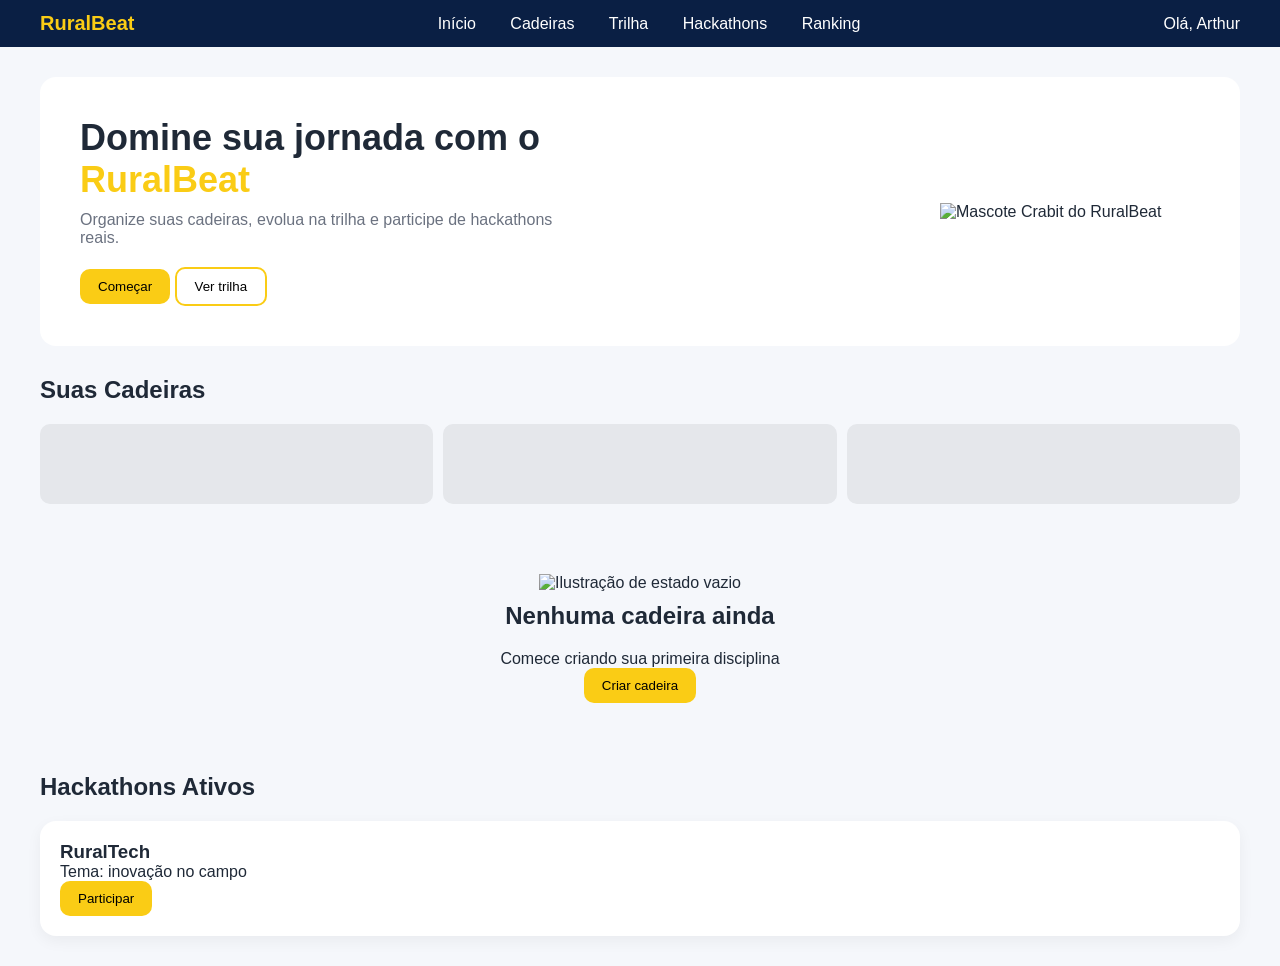
==== src/frontend/public/index.html @ 7f93a41b "Primeira versão, cadeiras no terminal e banco de dados. arquitetura por camadas" ====
<!DOCTYPE html>
<html lang="pt-br">
<head>
<meta charset="UTF-8">
<meta name="viewport" content="width=device-width, initial-scale=1.0">
<title>RuralBeat</title>

<link href="/src/frontend/src/assets/styles.css" rel="stylesheet">
</head>

<body>


<header class="navbar" role="banner">

    <div class="logo">RuralBeat</div>

    <nav class="nav-links" aria-label="Menu principal">
        <a href="#">Início</a>
        <a href="#">Cadeiras</a>
        <a href="trilha.html">Trilha</a>
        <a href="hackathon.html">Hackathons</a>
        <a href="#">Ranking</a>
    </nav>

    <div class="user" aria-label="Usuário logado">
        <span>Olá, Arthur</span>
    </div>

</header>

<main>

  
    <section class="hero" aria-labelledby="titulo-principal">

        <div class="hero-text">
            <h1 id="titulo-principal">
                Domine sua jornada com o <span>RuralBeat</span>
            </h1>

            <p>
                Organize suas cadeiras, evolua na trilha e participe de hackathons reais.
            </p>

            <button class="btn btn-primary">Começar</button>
            <button class="btn btn-outline">Ver trilha</button>
        </div>

        <img 
           src="/src/frontend/src/assets/crabit.png" 
            alt="Mascote Crabit do RuralBeat"
            class="crabit"
        >

    </section>

  
    <section class="section" aria-labelledby="titulo-cadeiras">

        <h2 id="titulo-cadeiras">Suas Cadeiras</h2>

      
        <div class="loading" aria-live="polite">
            <div class="skeleton"></div>
            <div class="skeleton"></div>
            <div class="skeleton"></div>
        </div>

    </section>


    <section class="section" aria-labelledby="titulo-empty">

        <div class="empty">
            <img 
                src="/src/frontend/src/assets/crabit.png" 
                alt="Ilustração de estado vazio"
            >

            <h2 id="titulo-empty">Nenhuma cadeira ainda</h2>

            <p>Comece criando sua primeira disciplina</p>

            <button class="btn btn-primary">Criar cadeira</button>
        </div>

    </section>


    <section class="section" aria-labelledby="titulo-hackathons">

        <h2 id="titulo-hackathons">Hackathons Ativos</h2>

        <div class="grid">

            <article class="card" aria-labelledby="hackathon-1">

                <h3 id="hackathon-1">RuralTech</h3>

                <p>Tema: inovação no campo</p>

                <button class="btn btn-primary">
                    Participar
                </button>

            </article>

        </div>

    </section>

</main>


</body>
</html>
---- src/frontend/src/assets/styles.css ----
/* ================= DESIGN SYSTEM ================= */
:root {
    --primary: #facc15;
    --blue: #0a1f44;
    --blue-light: #142f66;
    --bg: #f5f7fb;
    --text: #1f2937;
    --gray: #6b7280;
    --card: #ffffff;
    --radius: 16px;
}


* {
    margin: 0;
    padding: 0;
    box-sizing: border-box;
    font-family: "Inter", sans-serif;
}

body {
    background: var(--bg);
    color: var(--text);
}


.navbar {
    background: var(--blue);
    color: white;
    padding: 12px 40px;
    display: flex;
    justify-content: space-between;
    align-items: center;
}

.logo {
    font-weight: bold;
    font-size: 20px;
    color: var(--primary);
}

.nav-links a {
    margin: 0 15px;
    color: white;
    text-decoration: none;
}

.user {
    display: flex;
    align-items: center;
    gap: 10px;
}


.hero {
    margin: 30px auto;
    max-width: 1200px;
    background: white;
    border-radius: var(--radius);
    padding: 40px;
    display: flex;
    align-items: center;
    justify-content: space-between;
}

.hero-text {
    max-width: 500px;
}

.hero h1 {
    font-size: 36px;
}

.hero h1 span {
    color: var(--primary);
}

.hero p {
    color: var(--gray);
    margin: 10px 0 20px;
}

.btn {
    padding: 10px 18px;
    border-radius: 10px;
    border: none;
    cursor: pointer;
}

.btn-primary {
    background: var(--primary);
}

.btn-outline {
    border: 2px solid var(--primary);
    background: transparent;
}


.crabit {
    width: 260px;
}


.section {
    max-width: 1200px;
    margin: 30px auto;
}

.section h2 {
    margin-bottom: 20px;
}

;
.grid {
    display: grid;
    grid-template-columns: repeat(auto-fit, minmax(260px,1fr));
    gap: 20px;
}


.card {
    background: var(--card);
    padding: 20px;
    border-radius: var(--radius);
    box-shadow: 0 5px 15px rgba(0,0,0,0.05);
    transition: 0.3s;
}

.card:hover {
    transform: translateY(-5px);
}


.empty {
    text-align: center;
    padding: 40px;
}

.empty img {
    width: 120px;
    margin-bottom: 10px;
}

.loading {
    display: flex;
    gap: 10px;
}

.skeleton {
    height: 80px;
    background: #e5e7eb;
    border-radius: 10px;
    flex: 1;
    animation: pulse 1.2s infinite;
}

@keyframes pulse {
    0% { opacity: 0.5 }
    50% { opacity: 1 }
    100% { opacity: 0.5 }
}

/* RESPONSIVO : apenas um tipo */
@media(max-width: 768px) {
    .hero {
        flex-direction: column;
        text-align: center;
    }
}
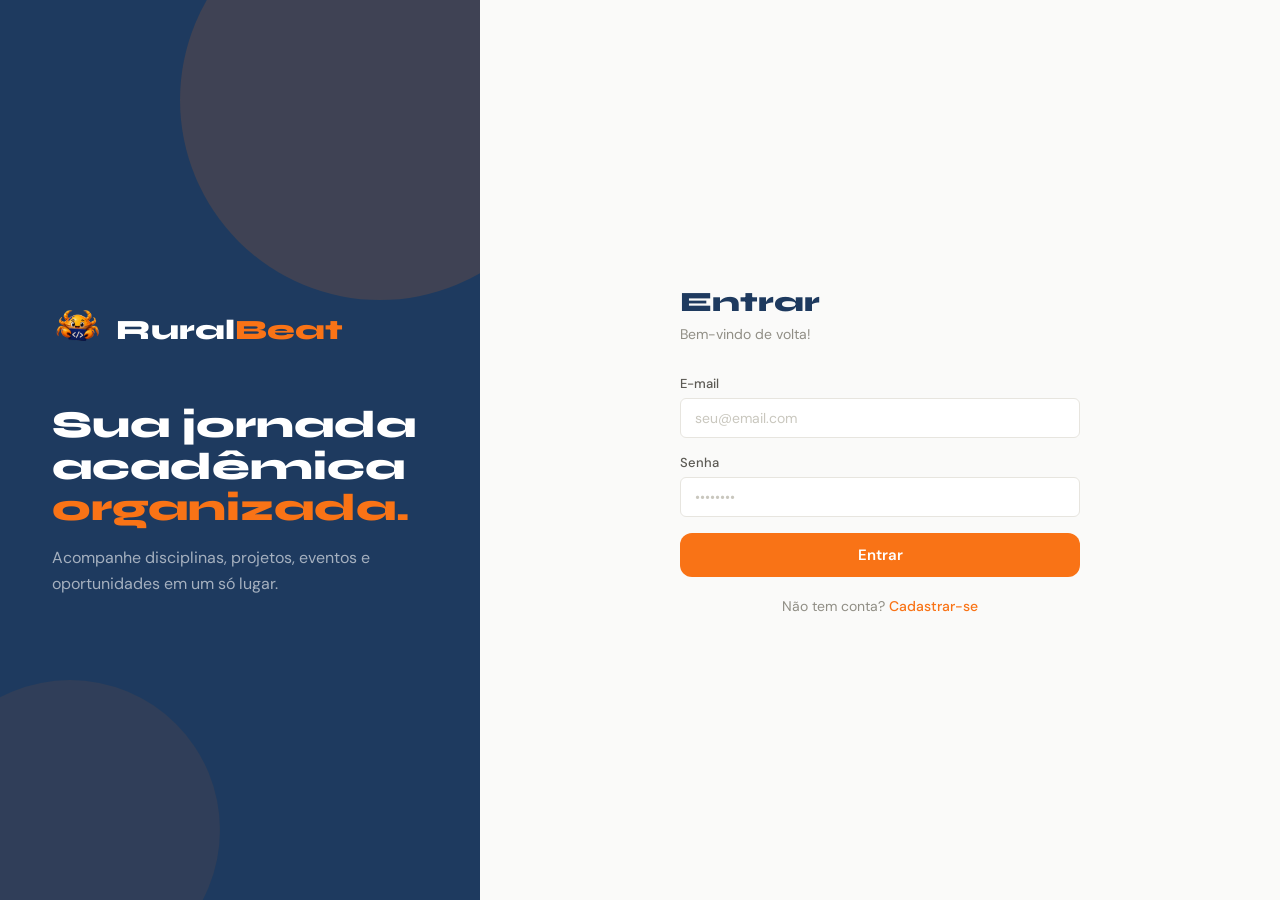
==== commit 4a90070c: "FastApi e rotas feitas" ====
--- a/src/frontend/public/index.html
+++ b/src/frontend/public/index.html
@@ -1,117 +1,1107 @@
 <!DOCTYPE html>
-<html lang="pt-br">
+<html lang="pt-BR">
 <head>
-<meta charset="UTF-8">
-<meta name="viewport" content="width=device-width, initial-scale=1.0">
+<meta charset="UTF-8"/>
+<meta name="viewport" content="width=device-width, initial-scale=1.0"/>
 <title>RuralBeat</title>
-
-<link href="/src/frontend/src/assets/styles.css" rel="stylesheet">
+<link rel="preconnect" href="https://fonts.googleapis.com"/>
+<link rel="stylesheet" href="styles.css">
+<link rel="preconnect" href="https://fonts.gstatic.com" crossorigin/>
+<link href="https://fonts.googleapis.com/css2?family=Syne:wght@400;600;700;800&family=DM+Sans:ital,opsz,wght@0,9..40,400;0,9..40,500;1,9..40,400&display=swap" rel="stylesheet"/>
+<style>
+
+</style>
 </head>
-
 <body>
 
-
-<header class="navbar" role="banner">
-
-    <div class="logo">RuralBeat</div>
-
-    <nav class="nav-links" aria-label="Menu principal">
-        <a href="#">Início</a>
-        <a href="#">Cadeiras</a>
-        <a href="trilha.html">Trilha</a>
-        <a href="hackathon.html">Hackathons</a>
-        <a href="#">Ranking</a>
+<!-- TOAST CONTAINER -->
+<div id="toast-container" aria-live="polite"></div>
+
+<!-- MODAL: NOVO PROJETO -->
+<div class="modal-overlay" id="modal-projeto">
+  <div class="modal" role="dialog" aria-modal="true" aria-labelledby="modal-proj-title">
+    <div class="modal-header">
+      <span class="modal-title" id="modal-proj-title">Novo projeto</span>
+      <button class="modal-close btn btn-ghost btn-sm" onclick="closeModal('modal-projeto')">
+        <svg viewBox="0 0 24 24" fill="none" stroke="currentColor" stroke-width="2"><path d="M18 6L6 18M6 6l12 12"/></svg>
+      </button>
+    </div>
+    <div class="modal-body">
+      <div class="form-group">
+        <label class="form-label">Título</label>
+        <input class="form-input" id="proj-titulo" placeholder="Nome do projeto"/>
+      </div>
+      <div class="form-group">
+        <label class="form-label">Descrição</label>
+        <textarea class="form-input" id="proj-desc" rows="3" placeholder="Descreva brevemente seu projeto"></textarea>
+      </div>
+      <div class="form-group">
+        <label class="form-label">Link do GitHub</label>
+        <input class="form-input" id="proj-github" placeholder="https://github.com/..."/>
+      </div>
+      <button class="btn btn-primary btn-full" onclick="submitProjeto()">Publicar projeto</button>
+    </div>
+  </div>
+</div>
+
+<!-- MODAL: DETALHES DISCIPLINA -->
+<div class="modal-overlay" id="modal-disc">
+  <div class="modal" role="dialog" aria-modal="true" aria-labelledby="modal-disc-title">
+    <div class="modal-header">
+      <span class="modal-title" id="modal-disc-title">Disciplina</span>
+      <button class="modal-close btn btn-ghost btn-sm" onclick="closeModal('modal-disc')">
+        <svg viewBox="0 0 24 24" fill="none" stroke="currentColor" stroke-width="2"><path d="M18 6L6 18M6 6l12 12"/></svg>
+      </button>
+    </div>
+    <div class="modal-body" id="modal-disc-body"></div>
+  </div>
+</div>
+
+<!-- ======================================================
+     AUTH VIEW
+====================================================== -->
+<div id="auth-view" style="display:none">
+  <div class="auth-wrapper">
+    <div class="auth-left">
+      <div class="auth-brand">
+        <img src="Crabit.png" alt="Crabit" onerror="this.style.display='none'"/>
+        <span class="auth-brand-name">Rural<span>Beat</span></span>
+      </div>
+      <h1 class="auth-headline">Sua jornada acadêmica <span>organizada.</span></h1>
+      <p class="auth-sub">Acompanhe disciplinas, projetos, eventos e oportunidades em um só lugar.</p>
+    </div>
+    <div class="auth-right">
+      <!-- LOGIN -->
+      <div class="auth-form-box" id="form-login">
+        <h2 class="auth-form-title">Entrar</h2>
+        <p class="auth-form-sub">Bem-vindo de volta!</p>
+        <div class="form-group">
+          <label class="form-label">E-mail</label>
+          <input class="form-input" id="login-email" type="email" placeholder="seu@email.com"/>
+        </div>
+        <div class="form-group">
+          <label class="form-label">Senha</label>
+          <input class="form-input" id="login-senha" type="password" placeholder="••••••••"/>
+        </div>
+        <button class="btn btn-primary btn-full" id="btn-login" onclick="doLogin()">Entrar</button>
+        <p class="auth-switch">Não tem conta? <a onclick="toggleAuth('register')">Cadastrar-se</a></p>
+      </div>
+      <!-- REGISTER -->
+      <div class="auth-form-box" id="form-register" style="display:none">
+        <h2 class="auth-form-title">Criar conta</h2>
+        <p class="auth-form-sub">Comece sua jornada agora</p>
+        <div class="form-group">
+          <label class="form-label">Nome completo</label>
+          <input class="form-input" id="reg-nome" placeholder="Seu nome"/>
+        </div>
+        <div class="form-group">
+          <label class="form-label">E-mail</label>
+          <input class="form-input" id="reg-email" type="email" placeholder="seu@email.com"/>
+        </div>
+        <div class="form-group">
+          <label class="form-label">Senha</label>
+          <input class="form-input" id="reg-senha" type="password" placeholder="Mínimo 6 caracteres"/>
+        </div>
+        <button class="btn btn-primary btn-full" id="btn-register" onclick="doRegister()">Criar conta</button>
+        <p class="auth-switch">Já tem conta? <a onclick="toggleAuth('login')">Entrar</a></p>
+      </div>
+    </div>
+  </div>
+</div>
+
+<!-- ======================================================
+     APP VIEW
+====================================================== -->
+<div id="app-view" style="display:none">
+  <div id="app">
+    <!-- SIDEBAR -->
+    <div class="sidebar-overlay" id="sidebar-overlay" onclick="closeSidebar()"></div>
+    <nav class="sidebar" id="sidebar" aria-label="Navegação principal">
+      <div class="sidebar-logo">
+        <img src="Crabit.png" alt="Crabit" onerror="this.style.display='none'"/>
+        <span class="sidebar-logo-text">Rural<span>Beat</span></span>
+      </div>
+      <div class="sidebar-nav">
+        <div class="nav-section-label">Principal</div>
+        <div class="nav-item active" data-page="dashboard" onclick="navigate('dashboard')">
+          <svg viewBox="0 0 24 24" fill="none" stroke="currentColor" stroke-width="2"><rect x="3" y="3" width="7" height="7" rx="1"/><rect x="14" y="3" width="7" height="7" rx="1"/><rect x="3" y="14" width="7" height="7" rx="1"/><rect x="14" y="14" width="7" height="7" rx="1"/></svg>
+          Dashboard
+        </div>
+        <div class="nav-section-label">Acadêmico</div>
+        <div class="nav-item" data-page="disciplinas" onclick="navigate('disciplinas')">
+          <svg viewBox="0 0 24 24" fill="none" stroke="currentColor" stroke-width="2"><path d="M4 19.5A2.5 2.5 0 0 1 6.5 17H20"/><path d="M6.5 2H20v20H6.5A2.5 2.5 0 0 1 4 19.5v-15A2.5 2.5 0 0 1 6.5 2z"/></svg>
+          Disciplinas
+        </div>
+        <div class="nav-item" data-page="materiais" onclick="navigate('materiais')">
+          <svg viewBox="0 0 24 24" fill="none" stroke="currentColor" stroke-width="2"><path d="M13 2H6a2 2 0 0 0-2 2v16a2 2 0 0 0 2 2h12a2 2 0 0 0 2-2V9z"/><polyline points="13,2 13,9 20,9"/></svg>
+          Materiais
+        </div>
+        <div class="nav-section-label">Comunidade</div>
+        <div class="nav-item" data-page="projetos" onclick="navigate('projetos')">
+          <svg viewBox="0 0 24 24" fill="none" stroke="currentColor" stroke-width="2"><polyline points="16,18 22,12 16,6"/><polyline points="8,6 2,12 8,18"/></svg>
+          Projetos
+        </div>
+        <div class="nav-item" data-page="eventos" onclick="navigate('eventos')">
+          <svg viewBox="0 0 24 24" fill="none" stroke="currentColor" stroke-width="2"><rect x="3" y="4" width="18" height="18" rx="2"/><line x1="16" y1="2" x2="16" y2="6"/><line x1="8" y1="2" x2="8" y2="6"/><line x1="3" y1="10" x2="21" y2="10"/></svg>
+          Eventos
+        </div>
+        <div class="nav-item" data-page="oportunidades" onclick="navigate('oportunidades')">
+          <svg viewBox="0 0 24 24" fill="none" stroke="currentColor" stroke-width="2"><rect x="2" y="7" width="20" height="14" rx="2"/><path d="M16 7V5a2 2 0 0 0-2-2h-4a2 2 0 0 0-2 2v2"/></svg>
+          Oportunidades
+        </div>
+        <div class="nav-section-label">Conta</div>
+        <div class="nav-item" data-page="perfil" onclick="navigate('perfil')">
+          <svg viewBox="0 0 24 24" fill="none" stroke="currentColor" stroke-width="2"><path d="M20 21v-2a4 4 0 0 0-4-4H8a4 4 0 0 0-4 4v2"/><circle cx="12" cy="7" r="4"/></svg>
+          Perfil
+        </div>
+      </div>
+      <div class="sidebar-user">
+        <div class="user-card">
+          <div class="user-avatar" id="sidebar-avatar">?</div>
+          <div class="user-info">
+            <div class="user-name" id="sidebar-name">Usuário</div>
+            <div class="user-role" id="sidebar-role">Estudante</div>
+          </div>
+          <button class="logout-btn btn" onclick="doLogout()" title="Sair">
+            <svg width="16" height="16" viewBox="0 0 24 24" fill="none" stroke="currentColor" stroke-width="2"><path d="M9 21H5a2 2 0 0 1-2-2V5a2 2 0 0 1 2-2h4"/><polyline points="16,17 21,12 16,7"/><line x1="21" y1="12" x2="9" y2="12"/></svg>
+          </button>
+        </div>
+      </div>
     </nav>
 
-    <div class="user" aria-label="Usuário logado">
-        <span>Olá, Arthur</span>
-    </div>
-
-</header>
-
-<main>
-
-  
-    <section class="hero" aria-labelledby="titulo-principal">
-
-        <div class="hero-text">
-            <h1 id="titulo-principal">
-                Domine sua jornada com o <span>RuralBeat</span>
-            </h1>
-
-            <p>
-                Organize suas cadeiras, evolua na trilha e participe de hackathons reais.
-            </p>
-
-            <button class="btn btn-primary">Começar</button>
-            <button class="btn btn-outline">Ver trilha</button>
-        </div>
-
-        <img 
-           src="/src/frontend/src/assets/crabit.png" 
-            alt="Mascote Crabit do RuralBeat"
-            class="crabit"
-        >
-
-    </section>
-
-  
-    <section class="section" aria-labelledby="titulo-cadeiras">
-
-        <h2 id="titulo-cadeiras">Suas Cadeiras</h2>
-
-      
-        <div class="loading" aria-live="polite">
-            <div class="skeleton"></div>
-            <div class="skeleton"></div>
-            <div class="skeleton"></div>
-        </div>
-
-    </section>
-
-
-    <section class="section" aria-labelledby="titulo-empty">
-
-        <div class="empty">
-            <img 
-                src="/src/frontend/src/assets/crabit.png" 
-                alt="Ilustração de estado vazio"
-            >
-
-            <h2 id="titulo-empty">Nenhuma cadeira ainda</h2>
-
-            <p>Comece criando sua primeira disciplina</p>
-
-            <button class="btn btn-primary">Criar cadeira</button>
-        </div>
-
-    </section>
-
-
-    <section class="section" aria-labelledby="titulo-hackathons">
-
-        <h2 id="titulo-hackathons">Hackathons Ativos</h2>
-
-        <div class="grid">
-
-            <article class="card" aria-labelledby="hackathon-1">
-
-                <h3 id="hackathon-1">RuralTech</h3>
-
-                <p>Tema: inovação no campo</p>
-
-                <button class="btn btn-primary">
-                    Participar
-                </button>
-
-            </article>
-
-        </div>
-
-    </section>
-
-</main>
-
-
+    <!-- MAIN -->
+    <div class="main">
+      <header class="topbar">
+        <div style="display:flex;align-items:center;gap:12px">
+          <button class="hamburger" id="hamburger" onclick="toggleSidebar()" aria-label="Menu">
+            <svg width="22" height="22" viewBox="0 0 24 24" fill="none" stroke="currentColor" stroke-width="2"><line x1="3" y1="6" x2="21" y2="6"/><line x1="3" y1="12" x2="21" y2="12"/><line x1="3" y1="18" x2="21" y2="18"/></svg>
+          </button>
+          <span class="topbar-title" id="topbar-title">Dashboard</span>
+        </div>
+        <div class="topbar-actions">
+          <span class="badge-pill badge-orange" id="topbar-nivel">Nível 1</span>
+        </div>
+      </header>
+
+      <!-- DASHBOARD -->
+      <section class="page active page-fade" id="page-dashboard">
+        <div class="hero-strip">
+          <div class="hero-text">
+            <div class="hero-greeting">Olá,</div>
+            <div class="hero-name" id="dash-name">Estudante</div>
+            <div class="hero-sub" id="dash-sub">Veja como está sua jornada hoje</div>
+          </div>
+          <div class="hero-crabit">
+            <img src="crabitbuilder.png" alt="Crabit Builder" onerror="this.style.display='none'"/>
+          </div>
+        </div>
+        <div class="stats-grid" id="dash-stats">
+          <div class="stat-card">
+            <div class="stat-accent stat-accent-orange"></div>
+            <div class="stat-icon stat-icon-orange">
+              <svg viewBox="0 0 24 24" fill="none" stroke="currentColor" stroke-width="2"><path d="M4 19.5A2.5 2.5 0 0 1 6.5 17H20"/><path d="M6.5 2H20v20H6.5A2.5 2.5 0 0 1 4 19.5v-15A2.5 2.5 0 0 1 6.5 2z"/></svg>
+            </div>
+            <div class="stat-value" id="stat-aprovadas">–</div>
+            <div class="stat-label">Disciplinas aprovadas</div>
+          </div>
+          <div class="stat-card">
+            <div class="stat-accent stat-accent-blue"></div>
+            <div class="stat-icon stat-icon-blue">
+              <svg viewBox="0 0 24 24" fill="none" stroke="currentColor" stroke-width="2"><circle cx="12" cy="12" r="10"/><polyline points="12,6 12,12 16,14"/></svg>
+            </div>
+            <div class="stat-value" id="stat-cursando">–</div>
+            <div class="stat-label">Cursando agora</div>
+          </div>
+          <div class="stat-card">
+            <div class="stat-accent stat-accent-green"></div>
+            <div class="stat-icon stat-icon-green">
+              <svg viewBox="0 0 24 24" fill="none" stroke="currentColor" stroke-width="2"><polyline points="16,18 22,12 16,6"/><polyline points="8,6 2,12 8,18"/></svg>
+            </div>
+            <div class="stat-value" id="stat-projetos">–</div>
+            <div class="stat-label">Projetos publicados</div>
+          </div>
+          <div class="stat-card">
+            <div class="stat-accent stat-accent-yellow"></div>
+            <div class="stat-icon stat-icon-yellow">
+              <svg viewBox="0 0 24 24" fill="none" stroke="currentColor" stroke-width="2"><rect x="3" y="4" width="18" height="18" rx="2"/><line x1="16" y1="2" x2="16" y2="6"/><line x1="8" y1="2" x2="8" y2="6"/><line x1="3" y1="10" x2="21" y2="10"/></svg>
+            </div>
+            <div class="stat-value" id="stat-eventos">–</div>
+            <div class="stat-label">Eventos inscritos</div>
+          </div>
+        </div>
+        <div style="display:grid;grid-template-columns:1fr 1fr;gap:20px">
+          <div class="card">
+            <div class="card-header">
+              <span class="card-title">Progresso do curso</span>
+              <span class="badge-pill badge-orange" id="dash-pct-label">0%</span>
+            </div>
+            <div class="card-pad">
+              <div style="margin-bottom:8px">
+                <div class="progress-track"><div class="progress-fill" id="dash-progress-bar" style="width:0%"></div></div>
+              </div>
+              <p style="font-size:13px;color:var(--gray-400)" id="dash-progress-text">Carregando...</p>
+            </div>
+          </div>
+          <div class="card">
+            <div class="card-header"><span class="card-title">Próximos eventos</span></div>
+            <div class="card-pad" id="dash-eventos-list">
+              <div class="empty-state"><p>Nenhum evento próximo</p></div>
+            </div>
+          </div>
+        </div>
+      </section>
+
+      <!-- DISCIPLINAS -->
+      <section class="page page-fade" id="page-disciplinas">
+        <div class="section-header">
+          <div>
+            <h1 class="section-title">Disciplinas</h1>
+            <p class="section-subtitle">Acompanhe seu progresso em cada matéria</p>
+          </div>
+        </div>
+        <div class="tabs" id="disc-tabs">
+          <button class="tab-btn active" onclick="filterDisc('all')">Todas</button>
+          <button class="tab-btn" onclick="filterDisc('obrigatorias')">Obrigatórias</button>
+          <button class="tab-btn" onclick="filterDisc('optativas')">Optativas</button>
+        </div>
+        <div class="periodo-pills" id="periodo-pills"></div>
+        <div class="disc-grid" id="disc-grid">
+          <div style="grid-column:1/-1;padding:40px;text-align:center;color:var(--gray-400)">Carregando...</div>
+        </div>
+      </section>
+
+      <!-- MATERIAIS -->
+      <section class="page page-fade" id="page-materiais">
+        <div class="section-header">
+          <div>
+            <h1 class="section-title">Materiais</h1>
+            <p class="section-subtitle">Recursos de apoio por disciplina</p>
+          </div>
+        </div>
+        <div class="form-group" style="max-width:320px;margin-bottom:20px">
+          <select class="form-input form-select" id="mat-disc-select" onchange="loadMateriais()">
+            <option value="">Selecione uma disciplina...</option>
+          </select>
+        </div>
+        <div class="material-list" id="mat-list">
+          <div class="empty-state">
+            <svg viewBox="0 0 24 24" fill="none" stroke="currentColor" stroke-width="1.5"><path d="M13 2H6a2 2 0 0 0-2 2v16a2 2 0 0 0 2 2h12a2 2 0 0 0 2-2V9z"/><polyline points="13,2 13,9 20,9"/></svg>
+            <p>Selecione uma disciplina para ver os materiais</p>
+          </div>
+        </div>
+      </section>
+
+      <!-- PROJETOS -->
+      <section class="page page-fade" id="page-projetos">
+        <div class="section-header">
+          <div>
+            <h1 class="section-title">Projetos</h1>
+            <p class="section-subtitle">Produções da comunidade acadêmica</p>
+          </div>
+          <button class="btn btn-primary" onclick="openModal('modal-projeto')">
+            <svg viewBox="0 0 24 24" fill="none" stroke="currentColor" stroke-width="2"><line x1="12" y1="5" x2="12" y2="19"/><line x1="5" y1="12" x2="19" y2="12"/></svg>
+            Novo projeto
+          </button>
+        </div>
+        <div class="project-grid" id="project-grid">
+          <div style="grid-column:1/-1;padding:40px;text-align:center;color:var(--gray-400)">Carregando...</div>
+        </div>
+      </section>
+
+      <!-- EVENTOS -->
+      <section class="page page-fade" id="page-eventos">
+        <div class="section-header">
+          <div>
+            <h1 class="section-title">Eventos</h1>
+            <p class="section-subtitle">Eventos acadêmicos e hackathons</p>
+          </div>
+        </div>
+        <div class="tabs" id="evento-tabs">
+          <button class="tab-btn active" onclick="filterEventos('all')">Todos</button>
+          <button class="tab-btn" onclick="filterEventos('EVENTO')">Eventos</button>
+          <button class="tab-btn" onclick="filterEventos('HACKATHON')">Hackathons</button>
+          <button class="tab-btn" onclick="filterEventos('meus')">Minhas inscrições</button>
+        </div>
+        <div class="event-list" id="event-list">
+          <div style="padding:40px;text-align:center;color:var(--gray-400)">Carregando...</div>
+        </div>
+      </section>
+
+      <!-- OPORTUNIDADES -->
+      <section class="page page-fade" id="page-oportunidades">
+        <div class="section-header">
+          <div>
+            <h1 class="section-title">Oportunidades</h1>
+            <p class="section-subtitle">Estágios, empregos e programas de desenvolvimento</p>
+          </div>
+        </div>
+        <div class="opp-list" id="opp-list">
+          <div style="padding:40px;text-align:center;color:var(--gray-400)">Carregando...</div>
+        </div>
+      </section>
+
+      <!-- PERFIL -->
+      <section class="page page-fade" id="page-perfil">
+        <div class="section-header">
+          <div>
+            <h1 class="section-title">Meu perfil</h1>
+            <p class="section-subtitle">Gerencie suas informações</p>
+          </div>
+        </div>
+        <div style="display:grid;grid-template-columns:1fr 1fr;gap:20px;max-width:800px">
+          <div class="card card-pad">
+            <div style="display:flex;align-items:center;gap:16px;margin-bottom:24px">
+              <div style="width:64px;height:64px;border-radius:50%;background:var(--orange);display:flex;align-items:center;justify-content:center;font-family:var(--font-display);font-size:24px;font-weight:800;color:var(--white)" id="perfil-avatar">?</div>
+              <div>
+                <div style="font-family:var(--font-display);font-size:18px;font-weight:700;color:var(--blue)" id="perfil-nome-display">–</div>
+                <div style="font-size:13px;color:var(--gray-400)" id="perfil-email-display">–</div>
+              </div>
+            </div>
+            <div class="form-group">
+              <label class="form-label">Nome</label>
+              <input class="form-input" id="perfil-nome" placeholder="Seu nome"/>
+            </div>
+            <div class="form-group">
+              <label class="form-label">E-mail</label>
+              <input class="form-input" id="perfil-email" type="email" placeholder="seu@email.com"/>
+            </div>
+            <button class="btn btn-primary" onclick="updatePerfil()">Salvar alterações</button>
+          </div>
+          <div class="card card-pad">
+            <h3 class="card-title" style="margin-bottom:16px">Estatísticas</h3>
+            <div style="display:flex;flex-direction:column;gap:12px" id="perfil-stats"></div>
+          </div>
+        </div>
+      </section>
+
+    </div><!-- /main -->
+  </div><!-- /app -->
+</div><!-- /app-view -->
+
+<script>
+/* ===================================================
+   CONFIG
+=================================================== */
+const API = 'http://localhost:8000';
+
+/* ===================================================
+   STATE
+=================================================== */
+let state = {
+  token: localStorage.getItem('rb_token') || null,
+  user: JSON.parse(localStorage.getItem('rb_user') || 'null'),
+  disciplinas: [],
+  progresso: [],
+  projetos: [],
+  eventos: [],
+  inscricoes: [],
+  oportunidades: [],
+  discFilter: 'all',
+  periodoFilter: null,
+  eventoFilter: 'all',
+};
+
+/* ===================================================
+   API HELPERS
+=================================================== */
+async function api(method, path, body) {
+  const opts = {
+    method,
+    headers: { 'Content-Type': 'application/json' },
+  };
+  if (state.token) opts.headers['Authorization'] = 'Bearer ' + state.token;
+  if (body) opts.body = JSON.stringify(body);
+  try {
+    const r = await fetch(API + path, opts);
+    if (r.status === 204) return null;
+    const data = await r.json();
+    if (!r.ok) throw new Error(data.detail || 'Erro na requisição');
+    return data;
+  } catch(e) {
+    throw e;
+  }
+}
+
+/* ===================================================
+   TOAST
+=================================================== */
+function toast(msg, type='info') {
+  const el = document.createElement('div');
+  el.className = `toast toast-${type}`;
+  el.innerHTML = `<svg width="16" height="16" viewBox="0 0 24 24" fill="none" stroke="currentColor" stroke-width="2">
+    ${type==='success'?'<polyline points="20,6 9,17 4,12"/>'
+    :type==='error'?'<circle cx="12" cy="12" r="10"/><line x1="15" y1="9" x2="9" y2="15"/><line x1="9" y1="9" x2="15" y2="15"/>'
+    :'<circle cx="12" cy="12" r="10"/><line x1="12" y1="8" x2="12" y2="12"/><circle cx="12" cy="16" r="1" fill="currentColor"/>'}
+  </svg> ${msg}`;
+  document.getElementById('toast-container').appendChild(el);
+  setTimeout(() => el.remove(), 3000);
+}
+
+/* ===================================================
+   MODAL
+=================================================== */
+function openModal(id) { document.getElementById(id).classList.add('open'); }
+function closeModal(id) { document.getElementById(id).classList.remove('open'); }
+
+/* ===================================================
+   AUTH
+=================================================== */
+function toggleAuth(mode) {
+  document.getElementById('form-login').style.display    = mode==='login'    ? '' : 'none';
+  document.getElementById('form-register').style.display = mode==='register' ? '' : 'none';
+}
+
+async function doLogin() {
+  const email = document.getElementById('login-email').value.trim();
+  const senha = document.getElementById('login-senha').value;
+  if (!email || !senha) return toast('Preencha e-mail e senha', 'error');
+  const btn = document.getElementById('btn-login');
+  btn.innerHTML = '<span class="spinner"></span>';
+  btn.disabled = true;
+  try {
+    const data = await api('POST', '/api/usuarios/login', { email, senha });
+    state.token = data.access_token;
+    state.user  = data.user;
+    localStorage.setItem('rb_token', state.token);
+    localStorage.setItem('rb_user', JSON.stringify(state.user));
+    toast('Bem-vindo de volta!', 'success');
+    showApp();
+  } catch(e) {
+    toast(e.message, 'error');
+  } finally {
+    btn.innerHTML = 'Entrar';
+    btn.disabled = false;
+  }
+}
+
+async function doRegister() {
+  const nome  = document.getElementById('reg-nome').value.trim();
+  const email = document.getElementById('reg-email').value.trim();
+  const senha = document.getElementById('reg-senha').value;
+  if (!nome || !email || !senha) return toast('Preencha todos os campos', 'error');
+  const btn = document.getElementById('btn-register');
+  btn.innerHTML = '<span class="spinner"></span>';
+  btn.disabled = true;
+  try {
+    await api('POST', '/api/usuarios/registro', { nome, email, senha });
+    toast('Conta criada! Faça login.', 'success');
+    toggleAuth('login');
+  } catch(e) {
+    toast(e.message, 'error');
+  } finally {
+    btn.innerHTML = 'Criar conta';
+    btn.disabled = false;
+  }
+}
+
+function doLogout() {
+  state.token = null;
+  state.user  = null;
+  localStorage.removeItem('rb_token');
+  localStorage.removeItem('rb_user');
+  showAuth();
+}
+
+/* ===================================================
+   APP INIT
+=================================================== */
+function showAuth() {
+  document.getElementById('auth-view').style.display = '';
+  document.getElementById('app-view').style.display  = 'none';
+}
+
+function showApp() {
+  document.getElementById('auth-view').style.display = 'none';
+  document.getElementById('app-view').style.display  = '';
+  updateSidebar();
+  loadAll();
+  navigate('dashboard');
+}
+
+function updateSidebar() {
+  if (!state.user) return;
+  const name = state.user.nome || 'Usuário';
+  document.getElementById('sidebar-avatar').textContent = name.charAt(0).toUpperCase();
+  document.getElementById('sidebar-name').textContent   = name;
+  document.getElementById('sidebar-role').textContent   = state.user.nivel >= 2 ? 'Administrador' : 'Estudante';
+  document.getElementById('topbar-nivel').textContent   = 'Nível ' + (state.user.nivel || 1);
+  document.getElementById('dash-name').textContent      = name.split(' ')[0];
+}
+
+async function loadAll() {
+  await Promise.allSettled([
+    loadDisciplinas(),
+    loadProjetos(),
+    loadEventos(),
+    loadOportunidades(),
+    loadInscricoes(),
+  ]);
+  await loadProgresso();
+  updateDashboard();
+  populateDiscSelect();
+}
+
+/* ===================================================
+   NAVIGATE
+=================================================== */
+const pageTitles = {
+  dashboard: 'Dashboard',
+  disciplinas: 'Disciplinas',
+  materiais: 'Materiais',
+  projetos: 'Projetos',
+  eventos: 'Eventos',
+  oportunidades: 'Oportunidades',
+  perfil: 'Perfil',
+};
+
+function navigate(page) {
+  document.querySelectorAll('.page').forEach(p => p.classList.remove('active'));
+  document.querySelectorAll('.nav-item').forEach(n => n.classList.remove('active'));
+  const el = document.getElementById('page-' + page);
+  if (el) {
+    el.classList.add('active');
+    el.classList.remove('page-fade');
+    void el.offsetWidth;
+    el.classList.add('page-fade');
+  }
+  document.querySelector(`[data-page="${page}"]`)?.classList.add('active');
+  document.getElementById('topbar-title').textContent = pageTitles[page] || page;
+  closeSidebar();
+
+  if (page === 'perfil') renderPerfil();
+}
+
+/* ===================================================
+   SIDEBAR MOBILE
+=================================================== */
+function toggleSidebar() {
+  document.getElementById('sidebar').classList.toggle('open');
+  document.getElementById('sidebar-overlay').classList.toggle('open');
+}
+function closeSidebar() {
+  document.getElementById('sidebar').classList.remove('open');
+  document.getElementById('sidebar-overlay').classList.remove('open');
+}
+
+/* ===================================================
+   DISCIPLINAS
+=================================================== */
+async function loadDisciplinas() {
+  try {
+    state.disciplinas = await api('GET', '/api/disciplinas/') || [];
+  } catch(e) {
+    state.disciplinas = getMockDisciplinas();
+  }
+  renderDiscPeriodoPills();
+  renderDisc();
+}
+
+async function loadProgresso() {
+  try {
+    state.progresso = await api('GET', '/api/disciplinas/progresso/me') || [];
+  } catch(e) {
+    state.progresso = [];
+  }
+}
+
+function getProgresso(discId) {
+  return state.progresso.find(p => p.disciplina_id === discId);
+}
+
+function renderDiscPeriodoPills() {
+  const periodos = [...new Set(state.disciplinas.filter(d => d.periodo).map(d => d.periodo))].sort((a,b)=>a-b);
+  const container = document.getElementById('periodo-pills');
+  container.innerHTML = `<button class="periodo-pill active" onclick="setPeriodo(null, this)">Todos os períodos</button>` +
+    periodos.map(p => `<button class="periodo-pill" onclick="setPeriodo(${p}, this)">${p}º período</button>`).join('');
+}
+
+function setPeriodo(p, btn) {
+  state.periodoFilter = p;
+  document.querySelectorAll('.periodo-pill').forEach(el => el.classList.remove('active'));
+  btn.classList.add('active');
+  renderDisc();
+}
+
+function filterDisc(type) {
+  state.discFilter = type;
+  document.querySelectorAll('#disc-tabs .tab-btn').forEach((b,i) => {
+    b.classList.toggle('active', ['all','obrigatorias','optativas'][i] === type);
+  });
+  renderDisc();
+}
+
+function renderDisc() {
+  let list = state.disciplinas;
+  if (state.discFilter === 'obrigatorias') list = list.filter(d => d.obrigatoria);
+  if (state.discFilter === 'optativas')    list = list.filter(d => !d.obrigatoria);
+  if (state.periodoFilter)                 list = list.filter(d => d.periodo === state.periodoFilter);
+
+  const grid = document.getElementById('disc-grid');
+  if (!list.length) {
+    grid.innerHTML = '<div style="grid-column:1/-1"><div class="empty-state"><p>Nenhuma disciplina encontrada</p></div></div>';
+    return;
+  }
+  grid.innerHTML = list.map(d => {
+    const prog = getProgresso(d.id);
+    const status = prog ? prog.status : null;
+    const statusClass = status ? 'status-' + status : 'status-null';
+    return `<div class="disc-card" onclick="openDiscModal(${d.id})">
+      <div class="disc-card-top">
+        <div>
+          <div class="disc-name">${d.nome}</div>
+          <div class="disc-code">${d.codigo} · ${d.carga_horaria}h</div>
+        </div>
+        ${d.periodo ? `<span class="periodo-dot">${d.periodo}</span>` : '<span class="badge-pill badge-orange">Optativa</span>'}
+      </div>
+      <div class="disc-footer">
+        <select class="status-select ${statusClass}" onchange="setProgresso(event, ${d.id})" onclick="event.stopPropagation()">
+          <option value="" ${!status?'selected':''}>Sem status</option>
+          <option value="CURSANDO"  ${status==='CURSANDO' ?'selected':''}>Cursando</option>
+          <option value="APROVADO"  ${status==='APROVADO' ?'selected':''}>Aprovado</option>
+          <option value="REPROVADO" ${status==='REPROVADO'?'selected':''}>Reprovado</option>
+          <option value="TRANCADO"  ${status==='TRANCADO' ?'selected':''}>Trancado</option>
+        </select>
+        <span style="font-size:12px;color:var(--gray-400)">${d.carga_horaria}h</span>
+      </div>
+    </div>`;
+  }).join('');
+}
+
+async function setProgresso(e, discId) {
+  const status = e.target.value;
+  const select = e.target;
+  try {
+    if (!status) {
+      await api('DELETE', `/api/disciplinas/progresso/${discId}`);
+      state.progresso = state.progresso.filter(p => p.disciplina_id !== discId);
+    } else {
+      const result = await api('POST', '/api/disciplinas/progresso', { disciplina_id: discId, status });
+      const idx = state.progresso.findIndex(p => p.disciplina_id === discId);
+      if (idx >= 0) state.progresso[idx] = result;
+      else state.progresso.push(result);
+    }
+    select.className = `status-select status-${status || 'null'}`;
+    toast('Progresso atualizado', 'success');
+    updateDashboard();
+  } catch(e) {
+    toast(e.message, 'error');
+  }
+}
+
+function openDiscModal(discId) {
+  const d = state.disciplinas.find(x => x.id === discId);
+  if (!d) return;
+  document.getElementById('modal-disc-title').textContent = d.nome;
+  document.getElementById('modal-disc-body').innerHTML = `
+    <div style="display:flex;gap:8px;flex-wrap:wrap;margin-bottom:16px">
+      <span class="badge-pill badge-orange">${d.codigo}</span>
+      ${d.periodo ? `<span class="badge-pill badge-blue">${d.periodo}º período</span>` : '<span class="badge-pill badge-orange">Optativa</span>'}
+      <span class="badge-pill" style="background:var(--gray-50);color:var(--gray-600)">${d.carga_horaria}h</span>
+    </div>
+    <p style="font-size:14px;color:var(--gray-400);margin-bottom:16px">
+      ${d.obrigatoria ? 'Disciplina obrigatória' : 'Disciplina optativa'}
+    </p>
+    <button class="btn btn-secondary btn-sm" onclick="navigate('materiais');closeModal('modal-disc')">Ver materiais</button>
+  `;
+  openModal('modal-disc');
+}
+
+/* ===================================================
+   MATERIAIS
+=================================================== */
+function populateDiscSelect() {
+  const sel = document.getElementById('mat-disc-select');
+  sel.innerHTML = '<option value="">Selecione uma disciplina...</option>' +
+    state.disciplinas.map(d => `<option value="${d.id}">${d.nome}</option>`).join('');
+}
+
+async function loadMateriais() {
+  const discId = document.getElementById('mat-disc-select').value;
+  if (!discId) return;
+  const list = document.getElementById('mat-list');
+  list.innerHTML = '<div style="padding:20px;text-align:center;color:var(--gray-400)">Carregando...</div>';
+  try {
+    const materiais = await api('GET', `/api/materiais/disciplina/${discId}`);
+    if (!materiais || !materiais.length) {
+      list.innerHTML = `<div class="empty-state">
+        <svg viewBox="0 0 24 24" fill="none" stroke="currentColor" stroke-width="1.5"><path d="M13 2H6a2 2 0 0 0-2 2v16a2 2 0 0 0 2 2h12a2 2 0 0 0 2-2V9z"/><polyline points="13,2 13,9 20,9"/></svg>
+        <p>Nenhum material disponível para esta disciplina</p>
+      </div>`;
+      return;
+    }
+    list.innerHTML = materiais.map(m => `
+      <div class="material-item">
+        <div class="material-icon">
+          <svg viewBox="0 0 24 24" fill="none" stroke="currentColor" stroke-width="2"><path d="M13 2H6a2 2 0 0 0-2 2v16a2 2 0 0 0 2 2h12a2 2 0 0 0 2-2V9z"/><polyline points="13,2 13,9 20,9"/></svg>
+        </div>
+        <div class="material-info">
+          <div class="material-title">${m.titulo}</div>
+          ${m.descricao ? `<div class="material-desc">${m.descricao}</div>` : ''}
+        </div>
+        <a href="${m.link}" target="_blank" class="btn btn-ghost btn-sm">
+          <svg viewBox="0 0 24 24" fill="none" stroke="currentColor" stroke-width="2" width="16" height="16"><path d="M18 13v6a2 2 0 0 1-2 2H5a2 2 0 0 1-2-2V8a2 2 0 0 1 2-2h6"/><polyline points="15,3 21,3 21,9"/><line x1="10" y1="14" x2="21" y2="3"/></svg>
+          Acessar
+        </a>
+      </div>
+    `).join('');
+  } catch(e) {
+    list.innerHTML = `<div class="empty-state"><p>${e.message}</p></div>`;
+  }
+}
+
+/* ===================================================
+   PROJETOS
+=================================================== */
+async function loadProjetos() {
+  try {
+    state.projetos = await api('GET', '/api/projetos/') || [];
+  } catch(e) {
+    state.projetos = getMockProjetos();
+  }
+  renderProjetos();
+}
+
+function renderProjetos() {
+  const grid = document.getElementById('project-grid');
+  if (!state.projetos.length) {
+    grid.innerHTML = `<div style="grid-column:1/-1"><div class="empty-state">
+      <svg viewBox="0 0 24 24" fill="none" stroke="currentColor" stroke-width="1.5"><polyline points="16,18 22,12 16,6"/><polyline points="8,6 2,12 8,18"/></svg>
+      <p>Nenhum projeto publicado ainda</p>
+    </div></div>`;
+    return;
+  }
+  grid.innerHTML = state.projetos.map(p => `
+    <div class="project-card">
+      <div>
+        <div class="project-title">${p.titulo}</div>
+        ${p.descricao ? `<div class="project-desc">${p.descricao}</div>` : ''}
+      </div>
+      <div class="project-footer">
+        <span class="project-author">por usuário #${p.user_id}</span>
+        ${p.github_link ? `<a href="${p.github_link}" target="_blank" class="github-link">
+          <svg viewBox="0 0 24 24" fill="currentColor"><path d="M12 0C5.37 0 0 5.37 0 12c0 5.3 3.44 9.8 8.2 11.4.6.11.82-.26.82-.57v-2c-3.34.73-4.04-1.61-4.04-1.61-.55-1.4-1.34-1.77-1.34-1.77-1.09-.74.08-.73.08-.73 1.2.09 1.84 1.24 1.84 1.24 1.07 1.83 2.8 1.3 3.49.99.1-.78.42-1.3.76-1.6-2.67-.3-5.47-1.33-5.47-5.93 0-1.31.47-2.38 1.24-3.22-.13-.3-.54-1.52.12-3.18 0 0 1.01-.32 3.3 1.23a11.5 11.5 0 0 1 3-.4c1.02 0 2.04.13 3 .4 2.28-1.55 3.29-1.23 3.29-1.23.66 1.66.25 2.88.12 3.18.77.84 1.24 1.91 1.24 3.22 0 4.61-2.81 5.63-5.48 5.92.43.37.82 1.1.82 2.22v3.29c0 .32.22.69.83.57C20.56 21.8 24 17.3 24 12c0-6.63-5.37-12-12-12z"/></svg>
+          GitHub
+        </a>` : ''}
+      </div>
+      ${p.user_id === state.user?.id ? `
+        <button class="btn btn-danger btn-sm" onclick="deleteProjeto(${p.id})">Excluir</button>
+      ` : ''}
+    </div>
+  `).join('');
+}
+
+async function submitProjeto() {
+  const titulo     = document.getElementById('proj-titulo').value.trim();
+  const descricao  = document.getElementById('proj-desc').value.trim();
+  const githubLink = document.getElementById('proj-github').value.trim();
+  if (!titulo) return toast('Título obrigatório', 'error');
+  try {
+    const proj = await api('POST', '/api/projetos/', { titulo, descricao, github_link: githubLink || null });
+    state.projetos.unshift(proj);
+    renderProjetos();
+    closeModal('modal-projeto');
+    document.getElementById('proj-titulo').value = '';
+    document.getElementById('proj-desc').value   = '';
+    document.getElementById('proj-github').value = '';
+    toast('Projeto publicado!', 'success');
+    updateDashboard();
+  } catch(e) {
+    toast(e.message, 'error');
+  }
+}
+
+async function deleteProjeto(id) {
+  if (!confirm('Excluir este projeto?')) return;
+  try {
+    await api('DELETE', `/api/projetos/${id}`);
+    state.projetos = state.projetos.filter(p => p.id !== id);
+    renderProjetos();
+    toast('Projeto excluído', 'success');
+  } catch(e) {
+    toast(e.message, 'error');
+  }
+}
+
+/* ===================================================
+   EVENTOS
+=================================================== */
+async function loadEventos() {
+  try {
+    state.eventos = await api('GET', '/api/eventos/') || [];
+  } catch(e) {
+    state.eventos = getMockEventos();
+  }
+  renderEventos();
+}
+
+async function loadInscricoes() {
+  try {
+    state.inscricoes = await api('GET', '/api/eventos/inscricoes/me') || [];
+  } catch(e) {
+    state.inscricoes = [];
+  }
+}
+
+function filterEventos(type) {
+  state.eventoFilter = type;
+  document.querySelectorAll('#evento-tabs .tab-btn').forEach((b,i) => {
+    b.classList.toggle('active', ['all','EVENTO','HACKATHON','meus'][i] === type);
+  });
+  renderEventos();
+}
+
+function renderEventos() {
+  let list = state.eventos;
+  if (state.eventoFilter === 'EVENTO')    list = list.filter(e => e.tipo === 'EVENTO');
+  if (state.eventoFilter === 'HACKATHON') list = list.filter(e => e.tipo === 'HACKATHON');
+  if (state.eventoFilter === 'meus')      list = list.filter(e => state.inscricoes.some(i => i.evento_id === e.id));
+
+  const container = document.getElementById('event-list');
+  if (!list.length) {
+    container.innerHTML = `<div class="empty-state">
+      <svg viewBox="0 0 24 24" fill="none" stroke="currentColor" stroke-width="1.5"><rect x="3" y="4" width="18" height="18" rx="2"/><line x1="3" y1="10" x2="21" y2="10"/></svg>
+      <p>Nenhum evento encontrado</p>
+    </div>`;
+    return;
+  }
+  container.innerHTML = list.map(ev => {
+    const d = ev.data_evento ? new Date(ev.data_evento + 'T00:00:00') : null;
+    const isInscrito = state.inscricoes.some(i => i.evento_id === ev.id);
+    return `<div class="event-card ${ev.tipo === 'HACKATHON' ? 'event-hackathon' : ''}">
+      ${d ? `<div class="event-date-box">
+        <div class="event-date-day">${d.getDate().toString().padStart(2,'0')}</div>
+        <div class="event-date-mon">${d.toLocaleString('pt-BR',{month:'short'})}</div>
+      </div>` : `<div class="event-date-box"><div style="font-size:11px;color:var(--orange-d)">–</div></div>`}
+      <div class="event-info">
+        <div class="event-title">${ev.titulo}</div>
+        <div class="event-meta">
+          ${ev.local ? ev.local + ' · ' : ''}
+          <span class="badge-pill ${ev.tipo === 'HACKATHON' ? 'badge-orange' : 'badge-blue'}" style="padding:2px 8px;font-size:11px">${ev.tipo}</span>
+        </div>
+      </div>
+      <button class="btn ${isInscrito ? 'btn-secondary' : 'btn-primary'} btn-sm" onclick="toggleInscricao(${ev.id}, ${isInscrito})">
+        ${isInscrito ? 'Inscrito ✓' : 'Inscrever-se'}
+      </button>
+    </div>`;
+  }).join('');
+}
+
+async function toggleInscricao(eventoId, isInscrito) {
+  try {
+    if (isInscrito) {
+      await api('DELETE', `/api/eventos/${eventoId}/inscrever`);
+      state.inscricoes = state.inscricoes.filter(i => i.evento_id !== eventoId);
+      toast('Inscrição cancelada', 'info');
+    } else {
+      const insc = await api('POST', `/api/eventos/${eventoId}/inscrever`);
+      state.inscricoes.push(insc);
+      toast('Inscrição realizada!', 'success');
+    }
+    renderEventos();
+    updateDashboard();
+  } catch(e) {
+    toast(e.message, 'error');
+  }
+}
+
+/* ===================================================
+   OPORTUNIDADES
+=================================================== */
+async function loadOportunidades() {
+  try {
+    state.oportunidades = await api('GET', '/api/oportunidades/') || [];
+  } catch(e) {
+    state.oportunidades = getMockOportunidades();
+  }
+  renderOportunidades();
+}
+
+function renderOportunidades() {
+  const container = document.getElementById('opp-list');
+  if (!state.oportunidades.length) {
+    container.innerHTML = `<div class="empty-state">
+      <svg viewBox="0 0 24 24" fill="none" stroke="currentColor" stroke-width="1.5"><rect x="2" y="7" width="20" height="14" rx="2"/><path d="M16 7V5a2 2 0 0 0-2-2h-4a2 2 0 0 0-2 2v2"/></svg>
+      <p>Nenhuma oportunidade disponível no momento</p>
+    </div>`;
+    return;
+  }
+  container.innerHTML = state.oportunidades.map(op => `
+    <div class="opp-card">
+      <div class="opp-company-badge">${(op.empresa || '?').charAt(0).toUpperCase()}</div>
+      <div class="opp-info">
+        <div class="opp-title">${op.titulo}</div>
+        ${op.empresa ? `<div class="opp-company">${op.empresa}</div>` : ''}
+        ${op.descricao ? `<div class="opp-company" style="margin-top:2px">${op.descricao}</div>` : ''}
+      </div>
+      ${op.link ? `<a href="${op.link}" target="_blank" class="btn btn-primary btn-sm">Ver vaga</a>` : ''}
+    </div>
+  `).join('');
+}
+
+/* ===================================================
+   PERFIL
+=================================================== */
+function renderPerfil() {
+  const u = state.user;
+  if (!u) return;
+  document.getElementById('perfil-avatar').textContent      = u.nome.charAt(0).toUpperCase();
+  document.getElementById('perfil-nome-display').textContent = u.nome;
+  document.getElementById('perfil-email-display').textContent = u.email;
+  document.getElementById('perfil-nome').value  = u.nome;
+  document.getElementById('perfil-email').value = u.email;
+
+  const aprovadas = state.progresso.filter(p => p.status === 'APROVADO').length;
+  const cursando  = state.progresso.filter(p => p.status === 'CURSANDO').length;
+  const total     = state.disciplinas.filter(d => d.obrigatoria).length;
+
+  document.getElementById('perfil-stats').innerHTML = `
+    <div style="display:flex;justify-content:space-between;align-items:center">
+      <span style="font-size:13px;color:var(--gray-400)">Disciplinas aprovadas</span>
+      <span style="font-size:15px;font-weight:700;color:var(--green)">${aprovadas}</span>
+    </div>
+    <div style="display:flex;justify-content:space-between;align-items:center">
+      <span style="font-size:13px;color:var(--gray-400)">Cursando atualmente</span>
+      <span style="font-size:15px;font-weight:700;color:var(--blue-m)">${cursando}</span>
+    </div>
+    <div style="display:flex;justify-content:space-between;align-items:center">
+      <span style="font-size:13px;color:var(--gray-400)">Total de disciplinas</span>
+      <span style="font-size:15px;font-weight:700;color:var(--blue)">${total}</span>
+    </div>
+    <div style="display:flex;justify-content:space-between;align-items:center">
+      <span style="font-size:13px;color:var(--gray-400)">Projetos publicados</span>
+      <span style="font-size:15px;font-weight:700;color:var(--orange)">${state.projetos.filter(p=>p.user_id===u.id).length}</span>
+    </div>
+    <div style="display:flex;justify-content:space-between;align-items:center">
+      <span style="font-size:13px;color:var(--gray-400)">Eventos inscritos</span>
+      <span style="font-size:15px;font-weight:700;color:var(--yellow)">${state.inscricoes.length}</span>
+    </div>
+    <div style="margin-top:8px">
+      <div style="display:flex;justify-content:space-between;margin-bottom:6px">
+        <span style="font-size:13px;color:var(--gray-400)">Conclusão do curso</span>
+        <span style="font-size:13px;font-weight:600;color:var(--orange)">${total ? Math.round(aprovadas/total*100) : 0}%</span>
+      </div>
+      <div class="progress-track"><div class="progress-fill" style="width:${total ? Math.round(aprovadas/total*100) : 0}%"></div></div>
+    </div>
+  `;
+}
+
+async function updatePerfil() {
+  const nome  = document.getElementById('perfil-nome').value.trim();
+  const email = document.getElementById('perfil-email').value.trim();
+  try {
+    const updated = await api('PUT', '/api/usuarios/me', { nome, email });
+    state.user = { ...state.user, ...updated };
+    localStorage.setItem('rb_user', JSON.stringify(state.user));
+    updateSidebar();
+    renderPerfil();
+    toast('Perfil atualizado!', 'success');
+  } catch(e) {
+    toast(e.message, 'error');
+  }
+}
+
+/* ===================================================
+   DASHBOARD
+=================================================== */
+function updateDashboard() {
+  const aprovadas = state.progresso.filter(p => p.status === 'APROVADO').length;
+  const cursando  = state.progresso.filter(p => p.status === 'CURSANDO').length;
+  const totalObrig = state.disciplinas.filter(d => d.obrigatoria).length;
+  const pct = totalObrig ? Math.round(aprovadas / totalObrig * 100) : 0;
+  const meusProjetos = state.projetos.filter(p => p.user_id === state.user?.id).length;
+
+  document.getElementById('stat-aprovadas').textContent = aprovadas;
+  document.getElementById('stat-cursando').textContent  = cursando;
+  document.getElementById('stat-projetos').textContent  = meusProjetos;
+  document.getElementById('stat-eventos').textContent   = state.inscricoes.length;
+  document.getElementById('dash-progress-bar').style.width = pct + '%';
+  document.getElementById('dash-pct-label').textContent  = pct + '%';
+  document.getElementById('dash-progress-text').textContent = `${aprovadas} de ${totalObrig} disciplinas obrigatórias concluídas`;
+  document.getElementById('dash-sub').textContent = aprovadas > 0 ? `${aprovadas} disciplinas aprovadas · ${cursando} cursando` : 'Comece registrando suas disciplinas';
+
+  const eventosContainer = document.getElementById('dash-eventos-list');
+  const proximos = state.eventos.filter(e => e.data_evento).slice(0,3);
+  if (!proximos.length) {
+    eventosContainer.innerHTML = '<div class="empty-state"><p>Nenhum evento próximo</p></div>';
+  } else {
+    eventosContainer.innerHTML = proximos.map(ev => {
+      const d = new Date(ev.data_evento + 'T00:00:00');
+      return `<div style="display:flex;align-items:center;gap:10px;padding:8px 0;border-bottom:1px solid var(--gray-50)">
+        <div style="width:36px;text-align:center;background:var(--orange-bg);border-radius:6px;padding:4px">
+          <div style="font-family:var(--font-display);font-size:14px;font-weight:800;color:var(--orange)">${d.getDate()}</div>
+          <div style="font-size:10px;text-transform:uppercase;color:var(--orange-d);letter-spacing:.05em">${d.toLocaleString('pt-BR',{month:'short'})}</div>
+        </div>
+        <div style="flex:1;min-width:0">
+          <div style="font-size:13px;font-weight:500;color:var(--blue);white-space:nowrap;overflow:hidden;text-overflow:ellipsis">${ev.titulo}</div>
+          <div style="font-size:11px;color:var(--gray-400)">${ev.tipo}</div>
+        </div>
+      </div>`;
+    }).join('');
+  }
+}
+
+/* ===================================================
+   MOCK DATA (quando API offline)
+=================================================== */
+function getMockDisciplinas() {
+  return [
+    {id:1,codigo:'14709',nome:'Princípios de Programação',periodo:1,carga_horaria:60,obrigatoria:1},
+    {id:2,codigo:'14708',nome:'Fundamentos Matemáticos I',periodo:1,carga_horaria:60,obrigatoria:1},
+    {id:3,codigo:'14734',nome:'Sustentabilidade em SI',periodo:1,carga_horaria:60,obrigatoria:1},
+    {id:4,codigo:'14736',nome:'Fundamentos de Problemas Computacionais I',periodo:2,carga_horaria:60,obrigatoria:1},
+    {id:5,codigo:'14737',nome:'Fundamentos Matemáticos II',periodo:2,carga_horaria:60,obrigatoria:1},
+    {id:6,codigo:'14340',nome:'Engenharia para SI I',periodo:3,carga_horaria:60,obrigatoria:1},
+    {id:7,codigo:'14341',nome:'Introdução ao Armazenamento e Análise de Dados',periodo:3,carga_horaria:60,obrigatoria:1},
+    {id:8,codigo:'14344',nome:'Princípios de Software Básico',periodo:4,carga_horaria:60,obrigatoria:1},
+    {id:9,codigo:'06299',nome:'Segurança e Auditoria de Sistemas',periodo:5,carga_horaria:60,obrigatoria:1},
+    {id:10,codigo:'14705',nome:'Fundamentos de Criptografia',periodo:null,carga_horaria:60,obrigatoria:0},
+    {id:11,codigo:'14024',nome:'Tópicos Avançados em IA',periodo:null,carga_horaria:60,obrigatoria:0},
+  ];
+}
+function getMockProjetos() {
+  return [
+    {id:1,user_id:1,titulo:'Sistema de Gestão Acadêmica',descricao:'Plataforma web para gestão de notas e frequência.',github_link:'https://github.com',created_at:'2025-01-01'},
+    {id:2,user_id:2,titulo:'App de Alertas Ambientais',descricao:'Monitoramento de queimadas com IoT e ML.',github_link:null,created_at:'2025-01-02'},
+    {id:3,user_id:1,titulo:'Chatbot para Suporte TI',descricao:'Bot com NLP para triagem de chamados.',github_link:'https://github.com',created_at:'2025-01-03'},
+  ];
+}
+function getMockEventos() {
+  return [
+    {id:1,titulo:'Hackathon Agro-Tech 2025',descricao:'Desafio de inovação no agronegócio',data_evento:'2025-08-15',local:'Recife, PE',tipo:'HACKATHON'},
+    {id:2,titulo:'Semana de TI',descricao:'Palestras e workshops de tecnologia',data_evento:'2025-07-20',local:'Campus UFRPE',tipo:'EVENTO'},
+    {id:3,titulo:'Workshop de Machine Learning',descricao:'Introdução prática a ML com Python',data_evento:'2025-07-05',local:'Online',tipo:'EVENTO'},
+  ];
+}
+function getMockOportunidades() {
+  return [
+    {id:1,titulo:'Estágio em Desenvolvimento Web',descricao:'Vaga para estudantes de SI a partir do 3º período',empresa:'Accenture',link:'#'},
+    {id:2,titulo:'Bolsa de Iniciação Científica',descricao:'Projeto de pesquisa em IA aplicada à agricultura',empresa:'UFRPE',link:'#'},
+    {id:3,titulo:'Trainee em Dados',descricao:'Programa de formação em engenharia de dados',empresa:'Embrapa',link:'#'},
+  ];
+}
+
+/* ===================================================
+   KEYBOARD / FORM
+=================================================== */
+document.addEventListener('keydown', e => {
+  if (e.key === 'Enter') {
+    if (document.getElementById('form-login').style.display !== 'none') doLogin();
+    else if (document.getElementById('form-register').style.display !== 'none') doRegister();
+  }
+  if (e.key === 'Escape') {
+    document.querySelectorAll('.modal-overlay.open').forEach(m => m.classList.remove('open'));
+  }
+});
+
+/* ===================================================
+   BOOT
+=================================================== */
+if (state.token && state.user) {
+  showApp();
+} else {
+  showAuth();
+}
+
+</script>
 </body>
 </html>
--- a/src/frontend/public/styles.css
+++ b/src/frontend/public/styles.css
@@ -0,0 +1,859 @@
+/* ===== TOKENS ===== */
+:root {
+  --orange:     #F97316;
+  --orange-d:   #EA6A0A;
+  --orange-l:   #FED7AA;
+  --orange-bg:  #FFF7ED;
+  --blue:       #1E3A5F;
+  --blue-m:     #2563EB;
+  --blue-l:     #BFDBFE;
+  --blue-bg:    #EFF6FF;
+  --white:      #FFFFFF;
+  --off:        #FAFAF9;
+  --gray-50:    #F5F4F0;
+  --gray-100:   #E7E5DF;
+  --gray-200:   #C9C7BE;
+  --gray-400:   #908E85;
+  --gray-600:   #5C5A54;
+  --gray-800:   #2C2B27;
+  --green:      #16A34A;
+  --green-bg:   #F0FDF4;
+  --red:        #DC2626;
+  --red-bg:     #FEF2F2;
+  --yellow:     #CA8A04;
+  --yellow-bg:  #FEFCE8;
+
+  --font-display: 'Syne', sans-serif;
+  --font-body:    'DM Sans', sans-serif;
+
+  --radius-sm:  6px;
+  --radius-md:  12px;
+  --radius-lg:  20px;
+  --radius-xl:  28px;
+
+  --shadow-sm:  0 1px 3px rgba(0,0,0,.08);
+  --shadow-md:  0 4px 16px rgba(0,0,0,.10);
+  --shadow-lg:  0 12px 40px rgba(0,0,0,.14);
+
+  --sidebar-w: 240px;
+  --header-h:  64px;
+}
+
+/* ===== RESET ===== */
+*, *::before, *::after { box-sizing: border-box; margin: 0; padding: 0; }
+html { font-size: 16px; scroll-behavior: smooth; }
+body {
+  font-family: var(--font-body);
+  background: var(--off);
+  color: var(--gray-800);
+  min-height: 100vh;
+  -webkit-font-smoothing: antialiased;
+}
+a { color: inherit; text-decoration: none; }
+button { font-family: inherit; cursor: pointer; border: none; background: none; }
+input, textarea, select { font-family: inherit; }
+img { max-width: 100%; }
+
+/* ===== UTILITIES ===== */
+.sr-only { position:absolute;width:1px;height:1px;padding:0;margin:-1px;overflow:hidden;clip:rect(0,0,0,0);border:0; }
+
+/* ===== APP SHELL ===== */
+#app { display: flex; min-height: 100vh; }
+
+/* ===== SIDEBAR ===== */
+.sidebar {
+  width: var(--sidebar-w);
+  background: var(--blue);
+  display: flex;
+  flex-direction: column;
+  position: fixed;
+  top: 0; left: 0;
+  height: 100vh;
+  z-index: 100;
+  transition: transform .3s cubic-bezier(.4,0,.2,1);
+}
+.sidebar-logo {
+  padding: 24px 20px 20px;
+  border-bottom: 1px solid rgba(255,255,255,.1);
+  display: flex;
+  align-items: center;
+  gap: 10px;
+}
+.sidebar-logo img {
+  width: 36px;
+  height: 36px;
+  object-fit: contain;
+}
+.sidebar-logo-text {
+  font-family: var(--font-display);
+  font-size: 20px;
+  font-weight: 800;
+  color: var(--white);
+  letter-spacing: -.3px;
+}
+.sidebar-logo-text span { color: var(--orange); }
+
+.sidebar-nav {
+  flex: 1;
+  padding: 16px 12px;
+  display: flex;
+  flex-direction: column;
+  gap: 2px;
+  overflow-y: auto;
+}
+.nav-section-label {
+  font-size: 10px;
+  font-weight: 600;
+  letter-spacing: .1em;
+  color: rgba(255,255,255,.35);
+  text-transform: uppercase;
+  padding: 12px 10px 4px;
+}
+.nav-item {
+  display: flex;
+  align-items: center;
+  gap: 10px;
+  padding: 9px 12px;
+  border-radius: var(--radius-sm);
+  color: rgba(255,255,255,.65);
+  font-size: 14px;
+  font-weight: 500;
+  transition: all .15s;
+  cursor: pointer;
+}
+.nav-item svg { width: 18px; height: 18px; flex-shrink: 0; }
+.nav-item:hover { background: rgba(255,255,255,.08); color: var(--white); }
+.nav-item.active { background: var(--orange); color: var(--white); }
+.nav-item.active svg { opacity: 1; }
+
+.sidebar-user {
+  padding: 16px 12px;
+  border-top: 1px solid rgba(255,255,255,.1);
+}
+.user-card {
+  display: flex;
+  align-items: center;
+  gap: 10px;
+  padding: 8px 10px;
+  border-radius: var(--radius-sm);
+  cursor: pointer;
+  transition: background .15s;
+}
+.user-card:hover { background: rgba(255,255,255,.08); }
+.user-avatar {
+  width: 32px; height: 32px;
+  border-radius: 50%;
+  background: var(--orange);
+  display: flex; align-items: center; justify-content: center;
+  font-family: var(--font-display);
+  font-weight: 700;
+  font-size: 13px;
+  color: var(--white);
+  flex-shrink: 0;
+}
+.user-info { flex: 1; min-width: 0; }
+.user-name { font-size: 13px; font-weight: 500; color: var(--white); white-space: nowrap; overflow: hidden; text-overflow: ellipsis; }
+.user-role { font-size: 11px; color: rgba(255,255,255,.45); }
+.logout-btn { color: rgba(255,255,255,.45); transition: color .15s; }
+.logout-btn:hover { color: var(--orange); }
+
+/* ===== MAIN CONTENT ===== */
+.main {
+  margin-left: var(--sidebar-w);
+  flex: 1;
+  display: flex;
+  flex-direction: column;
+  min-height: 100vh;
+}
+
+/* ===== TOP HEADER ===== */
+.topbar {
+  height: var(--header-h);
+  background: var(--white);
+  border-bottom: 1px solid var(--gray-100);
+  display: flex;
+  align-items: center;
+  justify-content: space-between;
+  padding: 0 32px;
+  position: sticky;
+  top: 0;
+  z-index: 50;
+}
+.topbar-title {
+  font-family: var(--font-display);
+  font-size: 18px;
+  font-weight: 700;
+  color: var(--blue);
+}
+.topbar-actions { display: flex; align-items: center; gap: 12px; }
+.badge-pill {
+  display: inline-flex;
+  align-items: center;
+  gap: 4px;
+  font-size: 12px;
+  font-weight: 600;
+  padding: 3px 10px;
+  border-radius: 99px;
+}
+.badge-orange { background: var(--orange-bg); color: var(--orange-d); }
+.badge-blue   { background: var(--blue-bg);   color: var(--blue-m); }
+.badge-green  { background: var(--green-bg);  color: var(--green); }
+.badge-red    { background: var(--red-bg);    color: var(--red); }
+.badge-yellow { background: var(--yellow-bg); color: var(--yellow); }
+
+/* ===== PAGE CONTENT ===== */
+.page { padding: 32px; flex: 1; display: none; }
+.page.active { display: block; }
+.page-fade {
+  animation: fadeUp .3s ease both;
+}
+@keyframes fadeUp {
+  from { opacity: 0; transform: translateY(12px); }
+  to   { opacity: 1; transform: translateY(0); }
+}
+
+/* ===== SECTION HEADER ===== */
+.section-header {
+  display: flex;
+  align-items: flex-end;
+  justify-content: space-between;
+  margin-bottom: 24px;
+}
+.section-title {
+  font-family: var(--font-display);
+  font-size: 26px;
+  font-weight: 800;
+  color: var(--blue);
+  line-height: 1.1;
+}
+.section-subtitle {
+  font-size: 14px;
+  color: var(--gray-400);
+  margin-top: 4px;
+}
+
+/* ===== CARDS ===== */
+.card {
+  background: var(--white);
+  border-radius: var(--radius-lg);
+  border: 1px solid var(--gray-100);
+  box-shadow: var(--shadow-sm);
+  overflow: hidden;
+}
+.card-pad { padding: 24px; }
+.card-header {
+  padding: 20px 24px 0;
+  display: flex;
+  align-items: center;
+  justify-content: space-between;
+}
+.card-title {
+  font-family: var(--font-display);
+  font-size: 15px;
+  font-weight: 700;
+  color: var(--blue);
+}
+
+/* ===== STATS ROW ===== */
+.stats-grid {
+  display: grid;
+  grid-template-columns: repeat(auto-fit, minmax(180px, 1fr));
+  gap: 16px;
+  margin-bottom: 28px;
+}
+.stat-card {
+  background: var(--white);
+  border-radius: var(--radius-lg);
+  border: 1px solid var(--gray-100);
+  padding: 20px 22px;
+  position: relative;
+  overflow: hidden;
+  transition: transform .2s, box-shadow .2s;
+}
+.stat-card:hover { transform: translateY(-2px); box-shadow: var(--shadow-md); }
+.stat-accent {
+  position: absolute;
+  top: 0; right: 0;
+  width: 80px; height: 80px;
+  border-radius: 50%;
+  transform: translate(30px, -30px);
+  opacity: .12;
+}
+.stat-accent-orange { background: var(--orange); }
+.stat-accent-blue   { background: var(--blue-m); }
+.stat-accent-green  { background: var(--green); }
+.stat-accent-yellow { background: var(--yellow); }
+.stat-icon {
+  width: 36px; height: 36px;
+  border-radius: var(--radius-sm);
+  display: flex; align-items: center; justify-content: center;
+  margin-bottom: 12px;
+}
+.stat-icon svg { width: 18px; height: 18px; }
+.stat-icon-orange { background: var(--orange-bg); color: var(--orange); }
+.stat-icon-blue   { background: var(--blue-bg);   color: var(--blue-m); }
+.stat-icon-green  { background: var(--green-bg);  color: var(--green); }
+.stat-icon-yellow { background: var(--yellow-bg); color: var(--yellow); }
+.stat-value {
+  font-family: var(--font-display);
+  font-size: 32px;
+  font-weight: 800;
+  color: var(--blue);
+  line-height: 1;
+}
+.stat-label { font-size: 13px; color: var(--gray-400); margin-top: 4px; }
+
+/* ===== BUTTONS ===== */
+.btn {
+  display: inline-flex;
+  align-items: center;
+  gap: 6px;
+  padding: 9px 18px;
+  border-radius: var(--radius-sm);
+  font-size: 14px;
+  font-weight: 500;
+  transition: all .15s;
+  cursor: pointer;
+  border: none;
+  font-family: inherit;
+}
+.btn svg { width: 16px; height: 16px; }
+.btn-primary { background: var(--orange); color: var(--white); }
+.btn-primary:hover { background: var(--orange-d); }
+.btn-secondary { background: var(--gray-50); color: var(--gray-800); border: 1px solid var(--gray-100); }
+.btn-secondary:hover { background: var(--gray-100); }
+.btn-ghost { background: transparent; color: var(--gray-600); }
+.btn-ghost:hover { background: var(--gray-50); }
+.btn-blue { background: var(--blue); color: var(--white); }
+.btn-blue:hover { background: #162d4a; }
+.btn-sm { padding: 6px 12px; font-size: 13px; }
+.btn-danger { background: var(--red-bg); color: var(--red); }
+.btn-danger:hover { background: var(--red); color: var(--white); }
+
+/* ===== FORMS ===== */
+.form-group { display: flex; flex-direction: column; gap: 6px; margin-bottom: 16px; }
+.form-label { font-size: 13px; font-weight: 500; color: var(--gray-600); }
+.form-input {
+  width: 100%;
+  padding: 10px 14px;
+  border: 1.5px solid var(--gray-100);
+  border-radius: var(--radius-sm);
+  font-size: 14px;
+  color: var(--gray-800);
+  background: var(--white);
+  transition: border-color .15s, box-shadow .15s;
+  outline: none;
+}
+.form-input:focus { border-color: var(--orange); box-shadow: 0 0 0 3px rgba(249,115,22,.12); }
+.form-input::placeholder { color: var(--gray-200); }
+.form-select { appearance: none; background-image: url("data:image/svg+xml,%3Csvg xmlns='http://www.w3.org/2000/svg' width='12' height='12' viewBox='0 0 12 12'%3E%3Cpath fill='%23908E85' d='M6 8L1 3h10z'/%3E%3C/svg%3E"); background-repeat: no-repeat; background-position: right 12px center; padding-right: 32px; }
+
+/* ===== TABLE ===== */
+.table-wrap { overflow-x: auto; }
+table { width: 100%; border-collapse: collapse; }
+th {
+  text-align: left;
+  padding: 10px 16px;
+  font-size: 11px;
+  font-weight: 600;
+  letter-spacing: .06em;
+  text-transform: uppercase;
+  color: var(--gray-400);
+  background: var(--gray-50);
+  border-bottom: 1px solid var(--gray-100);
+}
+td {
+  padding: 13px 16px;
+  font-size: 14px;
+  border-bottom: 1px solid var(--gray-50);
+  vertical-align: middle;
+}
+tr:last-child td { border-bottom: none; }
+tr:hover td { background: var(--gray-50); }
+
+/* ===== PROGRESS BAR ===== */
+.progress-track {
+  width: 100%;
+  height: 8px;
+  background: var(--gray-100);
+  border-radius: 99px;
+  overflow: hidden;
+}
+.progress-fill {
+  height: 100%;
+  background: var(--orange);
+  border-radius: 99px;
+  transition: width .5s cubic-bezier(.4,0,.2,1);
+}
+.progress-fill-blue  { background: var(--blue-m); }
+.progress-fill-green { background: var(--green); }
+
+/* ===== PERIODO BADGE ===== */
+.periodo-dot {
+  display: inline-flex;
+  align-items: center;
+  justify-content: center;
+  width: 24px; height: 24px;
+  border-radius: 50%;
+  background: var(--orange-bg);
+  color: var(--orange-d);
+  font-size: 11px;
+  font-weight: 700;
+  font-family: var(--font-display);
+}
+
+/* ===== DISCIPLINA CARD ===== */
+.disc-grid {
+  display: grid;
+  grid-template-columns: repeat(auto-fill, minmax(300px, 1fr));
+  gap: 16px;
+}
+.disc-card {
+  background: var(--white);
+  border: 1px solid var(--gray-100);
+  border-radius: var(--radius-md);
+  padding: 16px 20px;
+  display: flex;
+  flex-direction: column;
+  gap: 10px;
+  transition: all .2s;
+  cursor: pointer;
+}
+.disc-card:hover { border-color: var(--orange); box-shadow: var(--shadow-md); transform: translateY(-2px); }
+.disc-card-top { display: flex; align-items: flex-start; justify-content: space-between; gap: 8px; }
+.disc-name { font-size: 14px; font-weight: 500; color: var(--blue); line-height: 1.3; flex: 1; }
+.disc-code { font-size: 11px; color: var(--gray-400); margin-top: 2px; }
+.disc-footer { display: flex; align-items: center; justify-content: space-between; }
+
+/* ===== STATUS SELECT ===== */
+.status-select {
+  font-size: 12px;
+  padding: 4px 8px;
+  border-radius: var(--radius-sm);
+  border: 1.5px solid var(--gray-100);
+  font-weight: 600;
+  cursor: pointer;
+  outline: none;
+  transition: border-color .15s;
+  font-family: inherit;
+}
+.status-select:focus { border-color: var(--orange); }
+.status-CURSANDO  { background: var(--blue-bg);   color: var(--blue-m);  border-color: var(--blue-l);  }
+.status-APROVADO  { background: var(--green-bg);  color: var(--green);   border-color: #86efac; }
+.status-REPROVADO { background: var(--red-bg);    color: var(--red);     border-color: #fca5a5; }
+.status-TRANCADO  { background: var(--yellow-bg); color: var(--yellow);  border-color: #fde68a; }
+.status-null      { background: var(--gray-50);   color: var(--gray-400);border-color: var(--gray-100);}
+
+/* ===== EVENT CARD ===== */
+.event-list { display: flex; flex-direction: column; gap: 12px; }
+.event-card {
+  background: var(--white);
+  border: 1px solid var(--gray-100);
+  border-radius: var(--radius-md);
+  padding: 16px 20px;
+  display: flex;
+  align-items: center;
+  gap: 16px;
+  transition: all .2s;
+}
+.event-card:hover { border-color: var(--orange-l); box-shadow: var(--shadow-sm); }
+.event-date-box {
+  width: 48px;
+  flex-shrink: 0;
+  text-align: center;
+  background: var(--orange-bg);
+  border-radius: var(--radius-sm);
+  padding: 6px 4px;
+}
+.event-date-day { font-family: var(--font-display); font-size: 22px; font-weight: 800; color: var(--orange); line-height: 1; }
+.event-date-mon { font-size: 10px; font-weight: 600; text-transform: uppercase; color: var(--orange-d); letter-spacing: .06em; }
+.event-info { flex: 1; }
+.event-title { font-size: 14px; font-weight: 500; color: var(--blue); }
+.event-meta { font-size: 12px; color: var(--gray-400); margin-top: 2px; }
+.event-hackathon { border-left: 3px solid var(--orange); }
+
+/* ===== PROJECT CARD ===== */
+.project-grid { display: grid; grid-template-columns: repeat(auto-fill, minmax(280px, 1fr)); gap: 16px; }
+.project-card {
+  background: var(--white);
+  border: 1px solid var(--gray-100);
+  border-radius: var(--radius-md);
+  padding: 20px;
+  display: flex;
+  flex-direction: column;
+  gap: 12px;
+  transition: all .2s;
+}
+.project-card:hover { border-color: var(--blue-l); box-shadow: var(--shadow-md); transform: translateY(-2px); }
+.project-title { font-size: 15px; font-weight: 600; color: var(--blue); }
+.project-desc { font-size: 13px; color: var(--gray-400); line-height: 1.5; }
+.project-footer { display: flex; align-items: center; justify-content: space-between; margin-top: auto; }
+.project-author { font-size: 12px; color: var(--gray-400); }
+.github-link {
+  display: inline-flex;
+  align-items: center;
+  gap: 4px;
+  font-size: 12px;
+  color: var(--gray-600);
+  padding: 4px 10px;
+  border: 1px solid var(--gray-100);
+  border-radius: var(--radius-sm);
+  transition: all .15s;
+}
+.github-link:hover { border-color: var(--gray-400); color: var(--blue); }
+.github-link svg { width: 14px; height: 14px; }
+
+/* ===== OPP CARD ===== */
+.opp-list { display: flex; flex-direction: column; gap: 12px; }
+.opp-card {
+  background: var(--white);
+  border: 1px solid var(--gray-100);
+  border-radius: var(--radius-md);
+  padding: 16px 20px;
+  display: flex;
+  align-items: center;
+  gap: 16px;
+  transition: all .2s;
+}
+.opp-card:hover { border-color: var(--blue-l); box-shadow: var(--shadow-sm); }
+.opp-company-badge {
+  width: 40px; height: 40px;
+  border-radius: var(--radius-sm);
+  background: var(--blue-bg);
+  display: flex; align-items: center; justify-content: center;
+  font-family: var(--font-display);
+  font-size: 14px;
+  font-weight: 800;
+  color: var(--blue-m);
+  flex-shrink: 0;
+}
+.opp-info { flex: 1; }
+.opp-title { font-size: 14px; font-weight: 500; color: var(--blue); }
+.opp-company { font-size: 12px; color: var(--gray-400); margin-top: 2px; }
+
+/* ===== MATERIAL CARD ===== */
+.material-list { display: flex; flex-direction: column; gap: 8px; }
+.material-item {
+  display: flex;
+  align-items: center;
+  gap: 12px;
+  padding: 12px 16px;
+  background: var(--white);
+  border: 1px solid var(--gray-100);
+  border-radius: var(--radius-sm);
+  transition: all .15s;
+}
+.material-item:hover { border-color: var(--orange-l); }
+.material-icon {
+  width: 32px; height: 32px;
+  background: var(--orange-bg);
+  border-radius: var(--radius-sm);
+  display: flex; align-items: center; justify-content: center;
+  color: var(--orange);
+  flex-shrink: 0;
+}
+.material-icon svg { width: 16px; height: 16px; }
+.material-info { flex: 1; }
+.material-title { font-size: 13px; font-weight: 500; color: var(--blue); }
+.material-desc { font-size: 12px; color: var(--gray-400); }
+
+/* ===== AUTH PAGES ===== */
+.auth-wrapper {
+  min-height: 100vh;
+  display: flex;
+  align-items: stretch;
+}
+.auth-left {
+  width: 480px;
+  flex-shrink: 0;
+  background: var(--blue);
+  display: flex;
+  flex-direction: column;
+  justify-content: center;
+  padding: 60px 52px;
+  position: relative;
+  overflow: hidden;
+}
+.auth-left::before {
+  content: '';
+  position: absolute;
+  width: 400px; height: 400px;
+  border-radius: 50%;
+  background: rgba(249,115,22,.15);
+  top: -100px; right: -100px;
+}
+.auth-left::after {
+  content: '';
+  position: absolute;
+  width: 300px; height: 300px;
+  border-radius: 50%;
+  background: rgba(249,115,22,.08);
+  bottom: -80px; left: -80px;
+}
+.auth-brand {
+  display: flex;
+  align-items: center;
+  gap: 12px;
+  margin-bottom: 48px;
+  position: relative;
+  z-index: 1;
+}
+.auth-brand img { width: 52px; }
+.auth-brand-name {
+  font-family: var(--font-display);
+  font-size: 28px;
+  font-weight: 800;
+  color: var(--white);
+}
+.auth-brand-name span { color: var(--orange); }
+.auth-headline {
+  font-family: var(--font-display);
+  font-size: 38px;
+  font-weight: 800;
+  color: var(--white);
+  line-height: 1.1;
+  margin-bottom: 16px;
+  position: relative;
+  z-index: 1;
+}
+.auth-headline span { color: var(--orange); }
+.auth-sub {
+  font-size: 16px;
+  color: rgba(255,255,255,.6);
+  line-height: 1.6;
+  position: relative;
+  z-index: 1;
+}
+.auth-right {
+  flex: 1;
+  background: var(--off);
+  display: flex;
+  align-items: center;
+  justify-content: center;
+  padding: 40px;
+}
+.auth-form-box {
+  width: 100%;
+  max-width: 400px;
+}
+.auth-form-title {
+  font-family: var(--font-display);
+  font-size: 28px;
+  font-weight: 800;
+  color: var(--blue);
+  margin-bottom: 6px;
+}
+.auth-form-sub {
+  font-size: 14px;
+  color: var(--gray-400);
+  margin-bottom: 32px;
+}
+.auth-switch {
+  text-align: center;
+  font-size: 14px;
+  color: var(--gray-400);
+  margin-top: 20px;
+}
+.auth-switch a { color: var(--orange); font-weight: 500; cursor: pointer; }
+.auth-switch a:hover { text-decoration: underline; }
+.btn-full { width: 100%; justify-content: center; padding: 12px; font-size: 15px; font-weight: 600; border-radius: var(--radius-md); }
+
+/* ===== TOAST ===== */
+#toast-container {
+  position: fixed;
+  bottom: 24px; right: 24px;
+  display: flex;
+  flex-direction: column;
+  gap: 8px;
+  z-index: 9999;
+}
+.toast {
+  background: var(--gray-800);
+  color: var(--white);
+  padding: 12px 18px;
+  border-radius: var(--radius-md);
+  font-size: 14px;
+  box-shadow: var(--shadow-lg);
+  animation: slideIn .25s ease both;
+  display: flex;
+  align-items: center;
+  gap: 8px;
+  min-width: 240px;
+}
+.toast-success { background: var(--green); }
+.toast-error   { background: var(--red); }
+.toast-info    { background: var(--blue-m); }
+@keyframes slideIn { from { opacity:0; transform: translateX(20px); } to { opacity:1; transform:none; } }
+
+/* ===== MODAL ===== */
+.modal-overlay {
+  position: fixed; inset: 0;
+  background: rgba(0,0,0,.4);
+  display: none;
+  align-items: center;
+  justify-content: center;
+  z-index: 500;
+  padding: 20px;
+}
+.modal-overlay.open { display: flex; }
+.modal {
+  background: var(--white);
+  border-radius: var(--radius-xl);
+  box-shadow: var(--shadow-lg);
+  width: 100%;
+  max-width: 520px;
+  overflow: hidden;
+  animation: fadeUp .25s ease both;
+}
+.modal-header {
+  padding: 24px 28px 0;
+  display: flex;
+  align-items: center;
+  justify-content: space-between;
+}
+.modal-title {
+  font-family: var(--font-display);
+  font-size: 20px;
+  font-weight: 700;
+  color: var(--blue);
+}
+.modal-body { padding: 20px 28px 28px; }
+.modal-close { color: var(--gray-400); transition: color .15s; }
+.modal-close:hover { color: var(--gray-800); }
+
+/* ===== TABS ===== */
+.tabs { display: flex; gap: 4px; padding: 4px; background: var(--gray-50); border-radius: var(--radius-md); margin-bottom: 24px; }
+.tab-btn {
+  flex: 1;
+  padding: 8px 12px;
+  border-radius: var(--radius-sm);
+  font-size: 13px;
+  font-weight: 500;
+  color: var(--gray-400);
+  cursor: pointer;
+  transition: all .15s;
+  text-align: center;
+  border: none;
+  background: none;
+  font-family: inherit;
+}
+.tab-btn.active { background: var(--white); color: var(--blue); box-shadow: var(--shadow-sm); }
+
+/* ===== EMPTY STATE ===== */
+.empty-state {
+  text-align: center;
+  padding: 60px 20px;
+  color: var(--gray-400);
+}
+.empty-state svg { width: 48px; height: 48px; margin: 0 auto 16px; opacity: .3; }
+.empty-state p { font-size: 14px; }
+
+/* ===== LOADING ===== */
+.spinner {
+  width: 20px; height: 20px;
+  border: 2px solid rgba(255,255,255,.3);
+  border-top-color: var(--white);
+  border-radius: 50%;
+  animation: spin .7s linear infinite;
+  display: inline-block;
+}
+@keyframes spin { to { transform: rotate(360deg); } }
+
+/* ===== MOBILE ===== */
+.hamburger {
+  display: none;
+  background: none;
+  border: none;
+  cursor: pointer;
+  padding: 4px;
+  color: var(--blue);
+}
+.sidebar-overlay {
+  display: none;
+  position: fixed;
+  inset: 0;
+  background: rgba(0,0,0,.5);
+  z-index: 99;
+}
+
+@media (max-width: 768px) {
+  .sidebar { transform: translateX(-100%); }
+  .sidebar.open { transform: none; }
+  .sidebar-overlay.open { display: block; }
+  .main { margin-left: 0; }
+  .hamburger { display: flex; }
+  .auth-left { display: none; }
+  .page { padding: 20px 16px; }
+  .stats-grid { grid-template-columns: repeat(2, 1fr); }
+  .disc-grid, .project-grid { grid-template-columns: 1fr; }
+  .topbar { padding: 0 16px; }
+}
+
+/* ===== PERIODO FILTER ===== */
+.periodo-pills {
+  display: flex;
+  flex-wrap: wrap;
+  gap: 6px;
+  margin-bottom: 20px;
+}
+.periodo-pill {
+  padding: 5px 14px;
+  border-radius: 99px;
+  font-size: 12px;
+  font-weight: 600;
+  cursor: pointer;
+  border: 1.5px solid var(--gray-100);
+  background: var(--white);
+  color: var(--gray-600);
+  transition: all .15s;
+  font-family: inherit;
+}
+.periodo-pill:hover  { border-color: var(--orange); color: var(--orange); }
+.periodo-pill.active { border-color: var(--orange); background: var(--orange); color: var(--white); }
+
+/* ===== HERO STRIP ===== */
+.hero-strip {
+  background: linear-gradient(135deg, var(--blue) 0%, #2d4f80 100%);
+  border-radius: var(--radius-xl);
+  padding: 28px 32px;
+  margin-bottom: 28px;
+  display: flex;
+  align-items: center;
+  justify-content: space-between;
+  gap: 20px;
+  overflow: hidden;
+  position: relative;
+}
+.hero-strip::after {
+  content: '';
+  position: absolute;
+  right: 140px; top: -40px;
+  width: 160px; height: 160px;
+  border-radius: 50%;
+  background: rgba(249,115,22,.15);
+}
+.hero-text { position: relative; z-index: 1; }
+.hero-greeting {
+  font-size: 13px;
+  color: rgba(255,255,255,.6);
+  margin-bottom: 4px;
+}
+.hero-name {
+  font-family: var(--font-display);
+  font-size: 24px;
+  font-weight: 800;
+  color: var(--white);
+}
+.hero-sub {
+  font-size: 13px;
+  color: rgba(255,255,255,.55);
+  margin-top: 4px;
+}
+.hero-crabit { position: relative; z-index: 1; flex-shrink: 0; }
+.hero-crabit img { width: 80px; filter: drop-shadow(0 4px 12px rgba(0,0,0,.3)); }
+
+/* scrollbar */
+::-webkit-scrollbar { width: 6px; height: 6px; }
+::-webkit-scrollbar-track { background: transparent; }
+::-webkit-scrollbar-thumb { background: var(--gray-200); border-radius: 99px; }
+::-webkit-scrollbar-thumb:hover { background: var(--gray-400); }
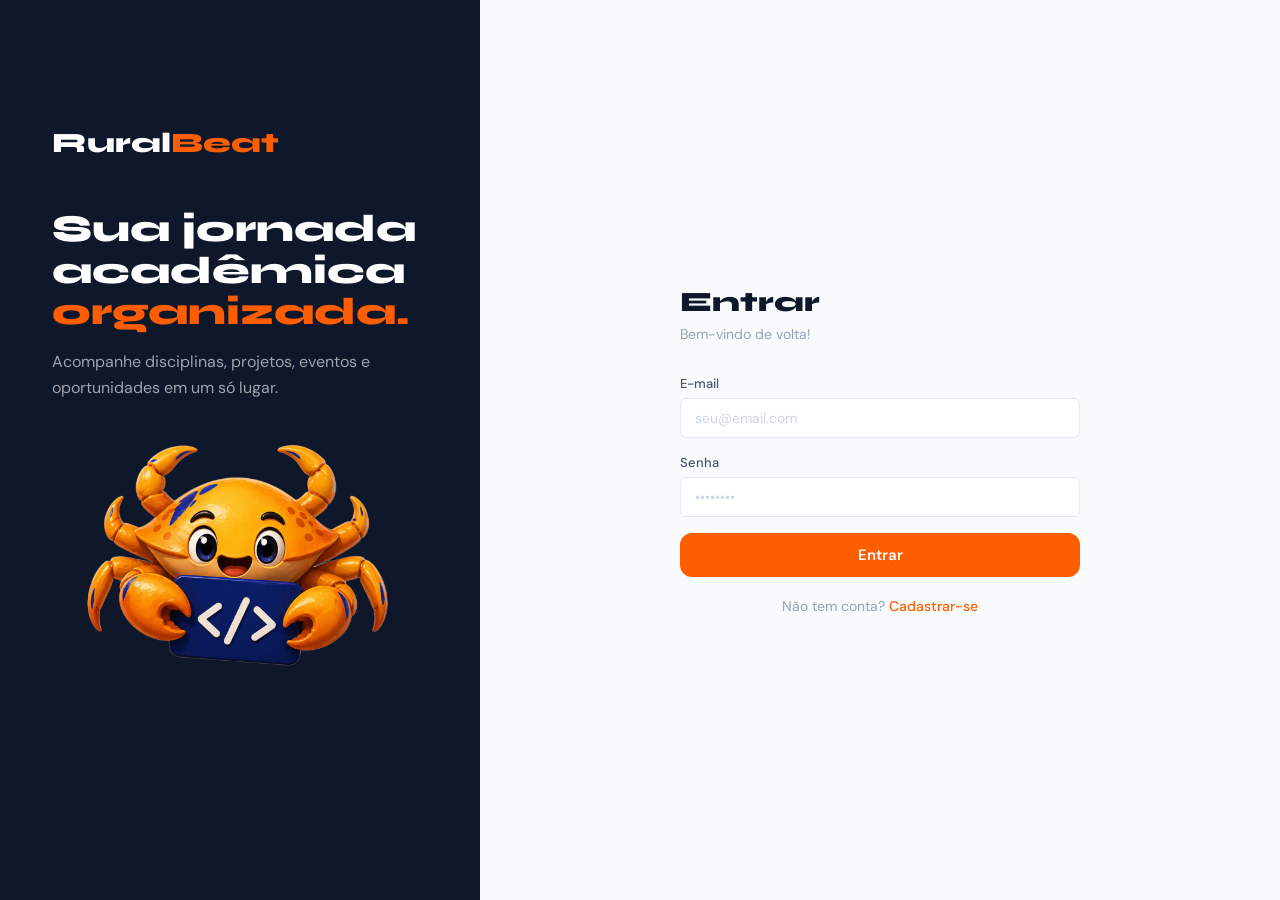
==== commit 7dc2c586: "Adicionado tabelas de prérequisitos e e melhorando design" ====
--- a/src/frontend/public/index.html
+++ b/src/frontend/public/index.html
@@ -17,7 +17,7 @@
 <!-- TOAST CONTAINER -->
 <div id="toast-container" aria-live="polite"></div>
 
-<!-- MODAL: NOVO PROJETO -->
+
 <div class="modal-overlay" id="modal-projeto">
   <div class="modal" role="dialog" aria-modal="true" aria-labelledby="modal-proj-title">
     <div class="modal-header">
@@ -57,21 +57,107 @@
   </div>
 </div>
 
-<!-- ======================================================
-     AUTH VIEW
-====================================================== -->
+<!-- MODAL: NOVO MATERIAL -->
+<div class="modal-overlay" id="modal-material">
+  <div class="modal" role="dialog" aria-modal="true" aria-labelledby="modal-mat-title">
+    <div class="modal-header">
+      <span class="modal-title" id="modal-mat-title">Adicionar material</span>
+      <button class="modal-close btn btn-ghost btn-sm" onclick="closeModal('modal-material')">
+        <svg viewBox="0 0 24 24" fill="none" stroke="currentColor" stroke-width="2"><path d="M18 6L6 18M6 6l12 12"/></svg>
+      </button>
+    </div>
+    <div class="modal-body">
+      <!-- Tipo de material -->
+      <div class="mat-modal-types" id="mat-modal-types">
+        <button class="mat-type-btn active" data-tipo="LINK" onclick="selectMatTipo('LINK',this)">
+          <div class="mat-type-icon mat-icon-link">
+            <svg viewBox="0 0 24 24" fill="none" stroke="currentColor" stroke-width="2"><path d="M10 13a5 5 0 0 0 7.54.54l3-3a5 5 0 0 0-7.07-7.07l-1.72 1.71"/><path d="M14 11a5 5 0 0 0-7.54-.54l-3 3a5 5 0 0 0 7.07 7.07l1.71-1.71"/></svg>
+          </div>
+          <span>Link</span>
+        </button>
+        <button class="mat-type-btn" data-tipo="LIVRO" onclick="selectMatTipo('LIVRO',this)">
+          <div class="mat-type-icon mat-icon-livro">
+            <svg viewBox="0 0 24 24" fill="none" stroke="currentColor" stroke-width="2"><path d="M4 19.5A2.5 2.5 0 0 1 6.5 17H20"/><path d="M6.5 2H20v20H6.5A2.5 2.5 0 0 1 4 19.5v-15A2.5 2.5 0 0 1 6.5 2z"/></svg>
+          </div>
+          <span>Livro</span>
+        </button>
+        <button class="mat-type-btn" data-tipo="ANOTACAO" onclick="selectMatTipo('ANOTACAO',this)">
+          <div class="mat-type-icon mat-icon-anot">
+            <svg viewBox="0 0 24 24" fill="none" stroke="currentColor" stroke-width="2"><path d="M12 20h9"/><path d="M16.5 3.5a2.121 2.121 0 0 1 3 3L7 19l-4 1 1-4L16.5 3.5z"/></svg>
+          </div>
+          <span>Anotação</span>
+        </button>
+      </div>
+      <input type="hidden" id="mat-tipo" value="LINK"/>
+      <div class="form-group">
+        <label class="form-label">Título <span style="color:var(--red)">*</span></label>
+        <input class="form-input" id="mat-titulo" placeholder="Ex: Aula 3 - Ponteiros em C"/>
+      </div>
+      <div class="form-group">
+        <label class="form-label">Descrição <span style="font-size:11px;color:var(--gray-400)">(opcional)</span></label>
+        <input class="form-input" id="mat-desc" placeholder="Breve descrição do conteúdo"/>
+      </div>
+      <!-- Link field - mostrado para LINK e LIVRO -->
+      <div class="form-group" id="mat-link-group">
+        <label class="form-label" id="mat-link-label">URL do recurso <span style="color:var(--red)">*</span></label>
+        <input class="form-input" id="mat-link" placeholder="https://..."/>
+      </div>
+      <!-- Conteúdo da anotação - só para ANOTACAO -->
+      <div class="form-group" id="mat-nota-group" style="display:none">
+        <label class="form-label">Anotação <span style="color:var(--red)">*</span></label>
+        <textarea class="form-input" id="mat-nota" rows="5" placeholder="Escreva sua anotação aqui..."></textarea>
+      </div>
+      <button class="btn btn-primary btn-full" onclick="submitMaterial()">
+        <svg viewBox="0 0 24 24" fill="none" stroke="currentColor" stroke-width="2.5" width="16" height="16"><line x1="12" y1="5" x2="12" y2="19"/><line x1="5" y1="12" x2="19" y2="12"/></svg>
+        Salvar material
+      </button>
+    </div>
+  </div>
+</div>
+
+<!-- MODAL: VER ANOTAÇÃO -->
+<div class="modal-overlay" id="modal-nota">
+  <div class="modal modal-wide" role="dialog" aria-modal="true">
+    <div class="modal-header">
+      <span class="modal-title" id="modal-nota-title">Anotação</span>
+      <button class="modal-close btn btn-ghost btn-sm" onclick="closeModal('modal-nota')">
+        <svg viewBox="0 0 24 24" fill="none" stroke="currentColor" stroke-width="2"><path d="M18 6L6 18M6 6l12 12"/></svg>
+      </button>
+    </div>
+    <div class="modal-body">
+      <div class="nota-content" id="modal-nota-content"></div>
+    </div>
+  </div>
+</div>
+
+<!-- MODAL: ATUALIZAR STATUS DA DISCIPLINA (TRILHA) -->
+<div class="modal-overlay" id="modal-trilha-disc">
+  <div class="modal" role="dialog" aria-modal="true" aria-labelledby="modal-trilha-title">
+    <div class="modal-header">
+      <span class="modal-title" id="modal-trilha-title">Atualizar progresso</span>
+      <button class="modal-close btn btn-ghost btn-sm" onclick="closeModal('modal-trilha-disc')">
+        <svg viewBox="0 0 24 24" fill="none" stroke="currentColor" stroke-width="2"><path d="M18 6L6 18M6 6l12 12"/></svg>
+      </button>
+    </div>
+    <div class="modal-body" id="modal-trilha-body"></div>
+  </div>
+</div>
+
+<!--  AUTH VIEW -->
 <div id="auth-view" style="display:none">
   <div class="auth-wrapper">
     <div class="auth-left">
       <div class="auth-brand">
-        <img src="Crabit.png" alt="Crabit" onerror="this.style.display='none'"/>
+
         <span class="auth-brand-name">Rural<span>Beat</span></span>
       </div>
       <h1 class="auth-headline">Sua jornada acadêmica <span>organizada.</span></h1>
       <p class="auth-sub">Acompanhe disciplinas, projetos, eventos e oportunidades em um só lugar.</p>
+      <img src="Crabit.png" alt="Crabit" onerror="this.style.display='none'"/>
     </div>
     <div class="auth-right">
       <!-- LOGIN -->
+       
       <div class="auth-form-box" id="form-login">
         <h2 class="auth-form-title">Entrar</h2>
         <p class="auth-form-sub">Bem-vindo de volta!</p>
@@ -109,16 +195,13 @@
   </div>
 </div>
 
-<!-- ======================================================
-     APP VIEW
-====================================================== -->
+<!--APP VIEW  -->
 <div id="app-view" style="display:none">
   <div id="app">
     <!-- SIDEBAR -->
     <div class="sidebar-overlay" id="sidebar-overlay" onclick="closeSidebar()"></div>
     <nav class="sidebar" id="sidebar" aria-label="Navegação principal">
       <div class="sidebar-logo">
-        <img src="Crabit.png" alt="Crabit" onerror="this.style.display='none'"/>
         <span class="sidebar-logo-text">Rural<span>Beat</span></span>
       </div>
       <div class="sidebar-nav">
@@ -135,6 +218,10 @@
         <div class="nav-item" data-page="materiais" onclick="navigate('materiais')">
           <svg viewBox="0 0 24 24" fill="none" stroke="currentColor" stroke-width="2"><path d="M13 2H6a2 2 0 0 0-2 2v16a2 2 0 0 0 2 2h12a2 2 0 0 0 2-2V9z"/><polyline points="13,2 13,9 20,9"/></svg>
           Materiais
+        </div>
+        <div class="nav-item" data-page="trilha" onclick="navigate('trilha')">
+          <svg viewBox="0 0 24 24" fill="none" stroke="currentColor" stroke-width="2"><circle cx="12" cy="12" r="3"/><path d="M12 2v3m0 14v3M2 12h3m14 0h3"/><path d="M4.93 4.93l2.12 2.12m9.9 9.9 2.12 2.12M4.93 19.07l2.12-2.12m9.9-9.9 2.12-2.12"/></svg>
+          Trilha Acadêmica
         </div>
         <div class="nav-section-label">Comunidade</div>
         <div class="nav-item" data-page="projetos" onclick="navigate('projetos')">
@@ -192,7 +279,7 @@
             <div class="hero-sub" id="dash-sub">Veja como está sua jornada hoje</div>
           </div>
           <div class="hero-crabit">
-            <img src="crabitbuilder.png" alt="Crabit Builder" onerror="this.style.display='none'"/>
+            <img src="crabit.png" alt="Crabit" onerror="this.style.display='none'"/>
           </div>
         </div>
         <div class="stats-grid" id="dash-stats">
@@ -275,18 +362,55 @@
         <div class="section-header">
           <div>
             <h1 class="section-title">Materiais</h1>
-            <p class="section-subtitle">Recursos de apoio por disciplina</p>
-          </div>
-        </div>
-        <div class="form-group" style="max-width:320px;margin-bottom:20px">
-          <select class="form-input form-select" id="mat-disc-select" onchange="loadMateriais()">
-            <option value="">Selecione uma disciplina...</option>
-          </select>
-        </div>
-        <div class="material-list" id="mat-list">
-          <div class="empty-state">
-            <svg viewBox="0 0 24 24" fill="none" stroke="currentColor" stroke-width="1.5"><path d="M13 2H6a2 2 0 0 0-2 2v16a2 2 0 0 0 2 2h12a2 2 0 0 0 2-2V9z"/><polyline points="13,2 13,9 20,9"/></svg>
-            <p>Selecione uma disciplina para ver os materiais</p>
+            <p class="section-subtitle">Seus recursos de estudo por disciplina</p>
+          </div>
+        </div>
+
+        <!-- Seletor de disciplina + barra de busca -->
+        <div class="mat-toolbar">
+          <div class="mat-toolbar-left">
+            <div class="mat-select-wrap">
+              <svg class="mat-select-icon" viewBox="0 0 24 24" fill="none" stroke="currentColor" stroke-width="2"><path d="M4 19.5A2.5 2.5 0 0 1 6.5 17H20"/><path d="M6.5 2H20v20H6.5A2.5 2.5 0 0 1 4 19.5v-15A2.5 2.5 0 0 1 6.5 2z"/></svg>
+              <select class="form-input form-select mat-disc-select" id="mat-disc-select" onchange="loadMateriais()">
+                <option value="">Selecione uma disciplina...</option>
+              </select>
+            </div>
+            <div class="mat-search-wrap" id="mat-search-wrap" style="display:none">
+              <svg viewBox="0 0 24 24" fill="none" stroke="currentColor" stroke-width="2"><circle cx="11" cy="11" r="8"/><line x1="21" y1="21" x2="16.65" y2="16.65"/></svg>
+              <input class="mat-search-input" id="mat-search" placeholder="Buscar materiais..." oninput="filterMateriais()"/>
+            </div>
+          </div>
+          <div class="mat-toolbar-right" id="mat-add-btn-wrap" style="display:none">
+            <div class="mat-type-tabs" id="mat-type-tabs">
+              <button class="mat-type-tab active" data-type="all" onclick="filterMatType('all',this)">Todos</button>
+              <button class="mat-type-tab" data-type="LINK" onclick="filterMatType('LINK',this)">
+                <svg viewBox="0 0 24 24" fill="none" stroke="currentColor" stroke-width="2" width="13" height="13"><path d="M10 13a5 5 0 0 0 7.54.54l3-3a5 5 0 0 0-7.07-7.07l-1.72 1.71"/><path d="M14 11a5 5 0 0 0-7.54-.54l-3 3a5 5 0 0 0 7.07 7.07l1.71-1.71"/></svg>
+                Links
+              </button>
+              <button class="mat-type-tab" data-type="LIVRO" onclick="filterMatType('LIVRO',this)">
+                <svg viewBox="0 0 24 24" fill="none" stroke="currentColor" stroke-width="2" width="13" height="13"><path d="M4 19.5A2.5 2.5 0 0 1 6.5 17H20"/><path d="M6.5 2H20v20H6.5A2.5 2.5 0 0 1 4 19.5v-15A2.5 2.5 0 0 1 6.5 2z"/></svg>
+                Livros
+              </button>
+              <button class="mat-type-tab" data-type="ANOTACAO" onclick="filterMatType('ANOTACAO',this)">
+                <svg viewBox="0 0 24 24" fill="none" stroke="currentColor" stroke-width="2" width="13" height="13"><path d="M12 20h9"/><path d="M16.5 3.5a2.121 2.121 0 0 1 3 3L7 19l-4 1 1-4L16.5 3.5z"/></svg>
+                Anotações
+              </button>
+            </div>
+            <button class="btn btn-primary btn-sm" onclick="openModal('modal-material')">
+              <svg viewBox="0 0 24 24" fill="none" stroke="currentColor" stroke-width="2.5" width="15" height="15"><line x1="12" y1="5" x2="12" y2="19"/><line x1="5" y1="12" x2="19" y2="12"/></svg>
+              Adicionar
+            </button>
+          </div>
+        </div>
+
+        <!-- Área de conteúdo -->
+        <div id="mat-content">
+          <div class="mat-empty-hero">
+            <div class="mat-empty-icon">
+              <svg viewBox="0 0 24 24" fill="none" stroke="currentColor" stroke-width="1.5" width="40" height="40"><path d="M13 2H6a2 2 0 0 0-2 2v16a2 2 0 0 0 2 2h12a2 2 0 0 0 2-2V9z"/><polyline points="13,2 13,9 20,9"/></svg>
+            </div>
+            <p class="mat-empty-title">Selecione uma disciplina</p>
+            <p class="mat-empty-sub">Escolha uma disciplina acima para visualizar e gerenciar seus materiais de estudo</p>
           </div>
         </div>
       </section>
@@ -374,734 +498,67 @@
         </div>
       </section>
 
+      <!-- TRILHA ACADÊMICA -->
+      <section class="page page-fade" id="page-trilha">
+        <div class="section-header">
+          <div>
+            <h1 class="section-title">Trilha Acadêmica</h1>
+            <p class="section-subtitle">Sua árvore de evolução — clique em um nó para atualizar o progresso</p>
+          </div>
+          <div style="display:flex;gap:14px;align-items:center;flex-wrap:wrap">
+            <span style="display:flex;align-items:center;gap:6px;font-size:12px;color:var(--gray-400)"><span style="width:10px;height:10px;border-radius:50%;background:var(--green);display:inline-block"></span>Concluída</span>
+            <span style="display:flex;align-items:center;gap:6px;font-size:12px;color:var(--gray-400)"><span style="width:10px;height:10px;border-radius:50%;background:var(--blue-m);display:inline-block"></span>Em andamento</span>
+            <span style="display:flex;align-items:center;gap:6px;font-size:12px;color:var(--gray-400)"><span style="width:10px;height:10px;border-radius:50%;background:var(--yellow);display:inline-block"></span>Trancada</span>
+            <span style="display:flex;align-items:center;gap:6px;font-size:12px;color:var(--gray-400)"><span style="width:10px;height:10px;border-radius:50%;background:var(--red);display:inline-block"></span>Reprovada</span>
+            <span style="display:flex;align-items:center;gap:6px;font-size:12px;color:var(--gray-400)"><span style="width:10px;height:10px;border-radius:50%;background:var(--gray-200);display:inline-block"></span>Disponível</span>
+            <span style="display:flex;align-items:center;gap:6px;font-size:12px;color:var(--gray-400);opacity:.5"><span style="width:10px;height:10px;border-radius:50%;background:var(--gray-100);border:1px solid var(--gray-200);display:inline-block"></span>Bloqueada</span>
+          </div>
+        </div>
+
+        <!-- Filtros de período -->
+        <div class="trilha-period-filter" id="trilha-period-filter">
+          <button class="periodo-pill active" onclick="trilhaFilterPeriodo(null,this)">Todos</button>
+          <button class="periodo-pill" onclick="trilhaFilterPeriodo(1,this)">1º</button>
+          <button class="periodo-pill" onclick="trilhaFilterPeriodo(2,this)">2º</button>
+          <button class="periodo-pill" onclick="trilhaFilterPeriodo(3,this)">3º</button>
+          <button class="periodo-pill" onclick="trilhaFilterPeriodo(4,this)">4º</button>
+          <button class="periodo-pill" onclick="trilhaFilterPeriodo(5,this)">5º</button>
+          <button class="periodo-pill" onclick="trilhaFilterPeriodo(6,this)">6º</button>
+          <button class="periodo-pill" onclick="trilhaFilterPeriodo(7,this)">7º</button>
+          <button class="periodo-pill" onclick="trilhaFilterPeriodo(8,this)">8º</button>
+          <button class="periodo-pill" onclick="trilhaFilterPeriodo(9,this)">9º</button>
+          <button class="periodo-pill" onclick="trilhaFilterPeriodo('opt',this)">Optativas</button>
+        </div>
+
+        <!-- Canvas do grafo -->
+        <div class="trilha-canvas-wrap" id="trilha-canvas-wrap">
+          <svg id="trilha-edges" style="position:absolute;top:0;left:0;pointer-events:none;z-index:0;overflow:visible" xmlns="http://www.w3.org/2000/svg">
+            <defs>
+              <marker id="arrowhead" markerWidth="8" markerHeight="6" refX="8" refY="3" orient="auto">
+                <polygon points="0 0, 8 3, 0 6" fill="var(--gray-300)"/>
+              </marker>
+              <marker id="arrowhead-green" markerWidth="8" markerHeight="6" refX="8" refY="3" orient="auto">
+                <polygon points="0 0, 8 3, 0 6" fill="var(--green)"/>
+              </marker>
+            </defs>
+          </svg>
+          <div id="trilha-graph" style="position:relative;z-index:1"></div>
+        </div>
+
+        <div id="trilha-loading" style="padding:60px;text-align:center;color:var(--gray-400);display:none">
+          <span class="spinner" style="border-color:var(--orange);border-top-color:transparent;margin-right:10px"></span>
+          Carregando trilha...
+        </div>
+      </section>
+
     </div><!-- /main -->
   </div><!-- /app -->
 </div><!-- /app-view -->
 
-<script>
-/* ===================================================
-   CONFIG
-=================================================== */
-const API = 'http://localhost:8000';
-
-/* ===================================================
-   STATE
-=================================================== */
-let state = {
-  token: localStorage.getItem('rb_token') || null,
-  user: JSON.parse(localStorage.getItem('rb_user') || 'null'),
-  disciplinas: [],
-  progresso: [],
-  projetos: [],
-  eventos: [],
-  inscricoes: [],
-  oportunidades: [],
-  discFilter: 'all',
-  periodoFilter: null,
-  eventoFilter: 'all',
-};
-
-/* ===================================================
-   API HELPERS
-=================================================== */
-async function api(method, path, body) {
-  const opts = {
-    method,
-    headers: { 'Content-Type': 'application/json' },
-  };
-  if (state.token) opts.headers['Authorization'] = 'Bearer ' + state.token;
-  if (body) opts.body = JSON.stringify(body);
-  try {
-    const r = await fetch(API + path, opts);
-    if (r.status === 204) return null;
-    const data = await r.json();
-    if (!r.ok) throw new Error(data.detail || 'Erro na requisição');
-    return data;
-  } catch(e) {
-    throw e;
-  }
-}
-
-/* ===================================================
-   TOAST
-=================================================== */
-function toast(msg, type='info') {
-  const el = document.createElement('div');
-  el.className = `toast toast-${type}`;
-  el.innerHTML = `<svg width="16" height="16" viewBox="0 0 24 24" fill="none" stroke="currentColor" stroke-width="2">
-    ${type==='success'?'<polyline points="20,6 9,17 4,12"/>'
-    :type==='error'?'<circle cx="12" cy="12" r="10"/><line x1="15" y1="9" x2="9" y2="15"/><line x1="9" y1="9" x2="15" y2="15"/>'
-    :'<circle cx="12" cy="12" r="10"/><line x1="12" y1="8" x2="12" y2="12"/><circle cx="12" cy="16" r="1" fill="currentColor"/>'}
-  </svg> ${msg}`;
-  document.getElementById('toast-container').appendChild(el);
-  setTimeout(() => el.remove(), 3000);
-}
-
-/* ===================================================
-   MODAL
-=================================================== */
-function openModal(id) { document.getElementById(id).classList.add('open'); }
-function closeModal(id) { document.getElementById(id).classList.remove('open'); }
-
-/* ===================================================
-   AUTH
-=================================================== */
-function toggleAuth(mode) {
-  document.getElementById('form-login').style.display    = mode==='login'    ? '' : 'none';
-  document.getElementById('form-register').style.display = mode==='register' ? '' : 'none';
-}
-
-async function doLogin() {
-  const email = document.getElementById('login-email').value.trim();
-  const senha = document.getElementById('login-senha').value;
-  if (!email || !senha) return toast('Preencha e-mail e senha', 'error');
-  const btn = document.getElementById('btn-login');
-  btn.innerHTML = '<span class="spinner"></span>';
-  btn.disabled = true;
-  try {
-    const data = await api('POST', '/api/usuarios/login', { email, senha });
-    state.token = data.access_token;
-    state.user  = data.user;
-    localStorage.setItem('rb_token', state.token);
-    localStorage.setItem('rb_user', JSON.stringify(state.user));
-    toast('Bem-vindo de volta!', 'success');
-    showApp();
-  } catch(e) {
-    toast(e.message, 'error');
-  } finally {
-    btn.innerHTML = 'Entrar';
-    btn.disabled = false;
-  }
-}
-
-async function doRegister() {
-  const nome  = document.getElementById('reg-nome').value.trim();
-  const email = document.getElementById('reg-email').value.trim();
-  const senha = document.getElementById('reg-senha').value;
-  if (!nome || !email || !senha) return toast('Preencha todos os campos', 'error');
-  const btn = document.getElementById('btn-register');
-  btn.innerHTML = '<span class="spinner"></span>';
-  btn.disabled = true;
-  try {
-    await api('POST', '/api/usuarios/registro', { nome, email, senha });
-    toast('Conta criada! Faça login.', 'success');
-    toggleAuth('login');
-  } catch(e) {
-    toast(e.message, 'error');
-  } finally {
-    btn.innerHTML = 'Criar conta';
-    btn.disabled = false;
-  }
-}
-
-function doLogout() {
-  state.token = null;
-  state.user  = null;
-  localStorage.removeItem('rb_token');
-  localStorage.removeItem('rb_user');
-  showAuth();
-}
-
-/* ===================================================
-   APP INIT
-=================================================== */
-function showAuth() {
-  document.getElementById('auth-view').style.display = '';
-  document.getElementById('app-view').style.display  = 'none';
-}
-
-function showApp() {
-  document.getElementById('auth-view').style.display = 'none';
-  document.getElementById('app-view').style.display  = '';
-  updateSidebar();
-  loadAll();
-  navigate('dashboard');
-}
-
-function updateSidebar() {
-  if (!state.user) return;
-  const name = state.user.nome || 'Usuário';
-  document.getElementById('sidebar-avatar').textContent = name.charAt(0).toUpperCase();
-  document.getElementById('sidebar-name').textContent   = name;
-  document.getElementById('sidebar-role').textContent   = state.user.nivel >= 2 ? 'Administrador' : 'Estudante';
-  document.getElementById('topbar-nivel').textContent   = 'Nível ' + (state.user.nivel || 1);
-  document.getElementById('dash-name').textContent      = name.split(' ')[0];
-}
-
-async function loadAll() {
-  await Promise.allSettled([
-    loadDisciplinas(),
-    loadProjetos(),
-    loadEventos(),
-    loadOportunidades(),
-    loadInscricoes(),
-  ]);
-  await loadProgresso();
-  updateDashboard();
-  populateDiscSelect();
-}
-
-/* ===================================================
-   NAVIGATE
-=================================================== */
-const pageTitles = {
-  dashboard: 'Dashboard',
-  disciplinas: 'Disciplinas',
-  materiais: 'Materiais',
-  projetos: 'Projetos',
-  eventos: 'Eventos',
-  oportunidades: 'Oportunidades',
-  perfil: 'Perfil',
-};
-
-function navigate(page) {
-  document.querySelectorAll('.page').forEach(p => p.classList.remove('active'));
-  document.querySelectorAll('.nav-item').forEach(n => n.classList.remove('active'));
-  const el = document.getElementById('page-' + page);
-  if (el) {
-    el.classList.add('active');
-    el.classList.remove('page-fade');
-    void el.offsetWidth;
-    el.classList.add('page-fade');
-  }
-  document.querySelector(`[data-page="${page}"]`)?.classList.add('active');
-  document.getElementById('topbar-title').textContent = pageTitles[page] || page;
-  closeSidebar();
-
-  if (page === 'perfil') renderPerfil();
-}
-
-/* ===================================================
-   SIDEBAR MOBILE
-=================================================== */
-function toggleSidebar() {
-  document.getElementById('sidebar').classList.toggle('open');
-  document.getElementById('sidebar-overlay').classList.toggle('open');
-}
-function closeSidebar() {
-  document.getElementById('sidebar').classList.remove('open');
-  document.getElementById('sidebar-overlay').classList.remove('open');
-}
-
-/* ===================================================
-   DISCIPLINAS
-=================================================== */
-async function loadDisciplinas() {
-  try {
-    state.disciplinas = await api('GET', '/api/disciplinas/') || [];
-  } catch(e) {
-    state.disciplinas = getMockDisciplinas();
-  }
-  renderDiscPeriodoPills();
-  renderDisc();
-}
-
-async function loadProgresso() {
-  try {
-    state.progresso = await api('GET', '/api/disciplinas/progresso/me') || [];
-  } catch(e) {
-    state.progresso = [];
-  }
-}
-
-function getProgresso(discId) {
-  return state.progresso.find(p => p.disciplina_id === discId);
-}
-
-function renderDiscPeriodoPills() {
-  const periodos = [...new Set(state.disciplinas.filter(d => d.periodo).map(d => d.periodo))].sort((a,b)=>a-b);
-  const container = document.getElementById('periodo-pills');
-  container.innerHTML = `<button class="periodo-pill active" onclick="setPeriodo(null, this)">Todos os períodos</button>` +
-    periodos.map(p => `<button class="periodo-pill" onclick="setPeriodo(${p}, this)">${p}º período</button>`).join('');
-}
-
-function setPeriodo(p, btn) {
-  state.periodoFilter = p;
-  document.querySelectorAll('.periodo-pill').forEach(el => el.classList.remove('active'));
-  btn.classList.add('active');
-  renderDisc();
-}
-
-function filterDisc(type) {
-  state.discFilter = type;
-  document.querySelectorAll('#disc-tabs .tab-btn').forEach((b,i) => {
-    b.classList.toggle('active', ['all','obrigatorias','optativas'][i] === type);
-  });
-  renderDisc();
-}
-
-function renderDisc() {
-  let list = state.disciplinas;
-  if (state.discFilter === 'obrigatorias') list = list.filter(d => d.obrigatoria);
-  if (state.discFilter === 'optativas')    list = list.filter(d => !d.obrigatoria);
-  if (state.periodoFilter)                 list = list.filter(d => d.periodo === state.periodoFilter);
-
-  const grid = document.getElementById('disc-grid');
-  if (!list.length) {
-    grid.innerHTML = '<div style="grid-column:1/-1"><div class="empty-state"><p>Nenhuma disciplina encontrada</p></div></div>';
-    return;
-  }
-  grid.innerHTML = list.map(d => {
-    const prog = getProgresso(d.id);
-    const status = prog ? prog.status : null;
-    const statusClass = status ? 'status-' + status : 'status-null';
-    return `<div class="disc-card" onclick="openDiscModal(${d.id})">
-      <div class="disc-card-top">
-        <div>
-          <div class="disc-name">${d.nome}</div>
-          <div class="disc-code">${d.codigo} · ${d.carga_horaria}h</div>
-        </div>
-        ${d.periodo ? `<span class="periodo-dot">${d.periodo}</span>` : '<span class="badge-pill badge-orange">Optativa</span>'}
-      </div>
-      <div class="disc-footer">
-        <select class="status-select ${statusClass}" onchange="setProgresso(event, ${d.id})" onclick="event.stopPropagation()">
-          <option value="" ${!status?'selected':''}>Sem status</option>
-          <option value="CURSANDO"  ${status==='CURSANDO' ?'selected':''}>Cursando</option>
-          <option value="APROVADO"  ${status==='APROVADO' ?'selected':''}>Aprovado</option>
-          <option value="REPROVADO" ${status==='REPROVADO'?'selected':''}>Reprovado</option>
-          <option value="TRANCADO"  ${status==='TRANCADO' ?'selected':''}>Trancado</option>
-        </select>
-        <span style="font-size:12px;color:var(--gray-400)">${d.carga_horaria}h</span>
-      </div>
-    </div>`;
-  }).join('');
-}
-
-async function setProgresso(e, discId) {
-  const status = e.target.value;
-  const select = e.target;
-  try {
-    if (!status) {
-      await api('DELETE', `/api/disciplinas/progresso/${discId}`);
-      state.progresso = state.progresso.filter(p => p.disciplina_id !== discId);
-    } else {
-      const result = await api('POST', '/api/disciplinas/progresso', { disciplina_id: discId, status });
-      const idx = state.progresso.findIndex(p => p.disciplina_id === discId);
-      if (idx >= 0) state.progresso[idx] = result;
-      else state.progresso.push(result);
-    }
-    select.className = `status-select status-${status || 'null'}`;
-    toast('Progresso atualizado', 'success');
-    updateDashboard();
-  } catch(e) {
-    toast(e.message, 'error');
-  }
-}
-
-function openDiscModal(discId) {
-  const d = state.disciplinas.find(x => x.id === discId);
-  if (!d) return;
-  document.getElementById('modal-disc-title').textContent = d.nome;
-  document.getElementById('modal-disc-body').innerHTML = `
-    <div style="display:flex;gap:8px;flex-wrap:wrap;margin-bottom:16px">
-      <span class="badge-pill badge-orange">${d.codigo}</span>
-      ${d.periodo ? `<span class="badge-pill badge-blue">${d.periodo}º período</span>` : '<span class="badge-pill badge-orange">Optativa</span>'}
-      <span class="badge-pill" style="background:var(--gray-50);color:var(--gray-600)">${d.carga_horaria}h</span>
-    </div>
-    <p style="font-size:14px;color:var(--gray-400);margin-bottom:16px">
-      ${d.obrigatoria ? 'Disciplina obrigatória' : 'Disciplina optativa'}
-    </p>
-    <button class="btn btn-secondary btn-sm" onclick="navigate('materiais');closeModal('modal-disc')">Ver materiais</button>
-  `;
-  openModal('modal-disc');
-}
-
-/* ===================================================
-   MATERIAIS
-=================================================== */
-function populateDiscSelect() {
-  const sel = document.getElementById('mat-disc-select');
-  sel.innerHTML = '<option value="">Selecione uma disciplina...</option>' +
-    state.disciplinas.map(d => `<option value="${d.id}">${d.nome}</option>`).join('');
-}
-
-async function loadMateriais() {
-  const discId = document.getElementById('mat-disc-select').value;
-  if (!discId) return;
-  const list = document.getElementById('mat-list');
-  list.innerHTML = '<div style="padding:20px;text-align:center;color:var(--gray-400)">Carregando...</div>';
-  try {
-    const materiais = await api('GET', `/api/materiais/disciplina/${discId}`);
-    if (!materiais || !materiais.length) {
-      list.innerHTML = `<div class="empty-state">
-        <svg viewBox="0 0 24 24" fill="none" stroke="currentColor" stroke-width="1.5"><path d="M13 2H6a2 2 0 0 0-2 2v16a2 2 0 0 0 2 2h12a2 2 0 0 0 2-2V9z"/><polyline points="13,2 13,9 20,9"/></svg>
-        <p>Nenhum material disponível para esta disciplina</p>
-      </div>`;
-      return;
-    }
-    list.innerHTML = materiais.map(m => `
-      <div class="material-item">
-        <div class="material-icon">
-          <svg viewBox="0 0 24 24" fill="none" stroke="currentColor" stroke-width="2"><path d="M13 2H6a2 2 0 0 0-2 2v16a2 2 0 0 0 2 2h12a2 2 0 0 0 2-2V9z"/><polyline points="13,2 13,9 20,9"/></svg>
-        </div>
-        <div class="material-info">
-          <div class="material-title">${m.titulo}</div>
-          ${m.descricao ? `<div class="material-desc">${m.descricao}</div>` : ''}
-        </div>
-        <a href="${m.link}" target="_blank" class="btn btn-ghost btn-sm">
-          <svg viewBox="0 0 24 24" fill="none" stroke="currentColor" stroke-width="2" width="16" height="16"><path d="M18 13v6a2 2 0 0 1-2 2H5a2 2 0 0 1-2-2V8a2 2 0 0 1 2-2h6"/><polyline points="15,3 21,3 21,9"/><line x1="10" y1="14" x2="21" y2="3"/></svg>
-          Acessar
-        </a>
-      </div>
-    `).join('');
-  } catch(e) {
-    list.innerHTML = `<div class="empty-state"><p>${e.message}</p></div>`;
-  }
-}
-
-/* ===================================================
-   PROJETOS
-=================================================== */
-async function loadProjetos() {
-  try {
-    state.projetos = await api('GET', '/api/projetos/') || [];
-  } catch(e) {
-    state.projetos = getMockProjetos();
-  }
-  renderProjetos();
-}
-
-function renderProjetos() {
-  const grid = document.getElementById('project-grid');
-  if (!state.projetos.length) {
-    grid.innerHTML = `<div style="grid-column:1/-1"><div class="empty-state">
-      <svg viewBox="0 0 24 24" fill="none" stroke="currentColor" stroke-width="1.5"><polyline points="16,18 22,12 16,6"/><polyline points="8,6 2,12 8,18"/></svg>
-      <p>Nenhum projeto publicado ainda</p>
-    </div></div>`;
-    return;
-  }
-  grid.innerHTML = state.projetos.map(p => `
-    <div class="project-card">
-      <div>
-        <div class="project-title">${p.titulo}</div>
-        ${p.descricao ? `<div class="project-desc">${p.descricao}</div>` : ''}
-      </div>
-      <div class="project-footer">
-        <span class="project-author">por usuário #${p.user_id}</span>
-        ${p.github_link ? `<a href="${p.github_link}" target="_blank" class="github-link">
-          <svg viewBox="0 0 24 24" fill="currentColor"><path d="M12 0C5.37 0 0 5.37 0 12c0 5.3 3.44 9.8 8.2 11.4.6.11.82-.26.82-.57v-2c-3.34.73-4.04-1.61-4.04-1.61-.55-1.4-1.34-1.77-1.34-1.77-1.09-.74.08-.73.08-.73 1.2.09 1.84 1.24 1.84 1.24 1.07 1.83 2.8 1.3 3.49.99.1-.78.42-1.3.76-1.6-2.67-.3-5.47-1.33-5.47-5.93 0-1.31.47-2.38 1.24-3.22-.13-.3-.54-1.52.12-3.18 0 0 1.01-.32 3.3 1.23a11.5 11.5 0 0 1 3-.4c1.02 0 2.04.13 3 .4 2.28-1.55 3.29-1.23 3.29-1.23.66 1.66.25 2.88.12 3.18.77.84 1.24 1.91 1.24 3.22 0 4.61-2.81 5.63-5.48 5.92.43.37.82 1.1.82 2.22v3.29c0 .32.22.69.83.57C20.56 21.8 24 17.3 24 12c0-6.63-5.37-12-12-12z"/></svg>
-          GitHub
-        </a>` : ''}
-      </div>
-      ${p.user_id === state.user?.id ? `
-        <button class="btn btn-danger btn-sm" onclick="deleteProjeto(${p.id})">Excluir</button>
-      ` : ''}
-    </div>
-  `).join('');
-}
-
-async function submitProjeto() {
-  const titulo     = document.getElementById('proj-titulo').value.trim();
-  const descricao  = document.getElementById('proj-desc').value.trim();
-  const githubLink = document.getElementById('proj-github').value.trim();
-  if (!titulo) return toast('Título obrigatório', 'error');
-  try {
-    const proj = await api('POST', '/api/projetos/', { titulo, descricao, github_link: githubLink || null });
-    state.projetos.unshift(proj);
-    renderProjetos();
-    closeModal('modal-projeto');
-    document.getElementById('proj-titulo').value = '';
-    document.getElementById('proj-desc').value   = '';
-    document.getElementById('proj-github').value = '';
-    toast('Projeto publicado!', 'success');
-    updateDashboard();
-  } catch(e) {
-    toast(e.message, 'error');
-  }
-}
-
-async function deleteProjeto(id) {
-  if (!confirm('Excluir este projeto?')) return;
-  try {
-    await api('DELETE', `/api/projetos/${id}`);
-    state.projetos = state.projetos.filter(p => p.id !== id);
-    renderProjetos();
-    toast('Projeto excluído', 'success');
-  } catch(e) {
-    toast(e.message, 'error');
-  }
-}
-
-/* ===================================================
-   EVENTOS
-=================================================== */
-async function loadEventos() {
-  try {
-    state.eventos = await api('GET', '/api/eventos/') || [];
-  } catch(e) {
-    state.eventos = getMockEventos();
-  }
-  renderEventos();
-}
-
-async function loadInscricoes() {
-  try {
-    state.inscricoes = await api('GET', '/api/eventos/inscricoes/me') || [];
-  } catch(e) {
-    state.inscricoes = [];
-  }
-}
-
-function filterEventos(type) {
-  state.eventoFilter = type;
-  document.querySelectorAll('#evento-tabs .tab-btn').forEach((b,i) => {
-    b.classList.toggle('active', ['all','EVENTO','HACKATHON','meus'][i] === type);
-  });
-  renderEventos();
-}
-
-function renderEventos() {
-  let list = state.eventos;
-  if (state.eventoFilter === 'EVENTO')    list = list.filter(e => e.tipo === 'EVENTO');
-  if (state.eventoFilter === 'HACKATHON') list = list.filter(e => e.tipo === 'HACKATHON');
-  if (state.eventoFilter === 'meus')      list = list.filter(e => state.inscricoes.some(i => i.evento_id === e.id));
-
-  const container = document.getElementById('event-list');
-  if (!list.length) {
-    container.innerHTML = `<div class="empty-state">
-      <svg viewBox="0 0 24 24" fill="none" stroke="currentColor" stroke-width="1.5"><rect x="3" y="4" width="18" height="18" rx="2"/><line x1="3" y1="10" x2="21" y2="10"/></svg>
-      <p>Nenhum evento encontrado</p>
-    </div>`;
-    return;
-  }
-  container.innerHTML = list.map(ev => {
-    const d = ev.data_evento ? new Date(ev.data_evento + 'T00:00:00') : null;
-    const isInscrito = state.inscricoes.some(i => i.evento_id === ev.id);
-    return `<div class="event-card ${ev.tipo === 'HACKATHON' ? 'event-hackathon' : ''}">
-      ${d ? `<div class="event-date-box">
-        <div class="event-date-day">${d.getDate().toString().padStart(2,'0')}</div>
-        <div class="event-date-mon">${d.toLocaleString('pt-BR',{month:'short'})}</div>
-      </div>` : `<div class="event-date-box"><div style="font-size:11px;color:var(--orange-d)">–</div></div>`}
-      <div class="event-info">
-        <div class="event-title">${ev.titulo}</div>
-        <div class="event-meta">
-          ${ev.local ? ev.local + ' · ' : ''}
-          <span class="badge-pill ${ev.tipo === 'HACKATHON' ? 'badge-orange' : 'badge-blue'}" style="padding:2px 8px;font-size:11px">${ev.tipo}</span>
-        </div>
-      </div>
-      <button class="btn ${isInscrito ? 'btn-secondary' : 'btn-primary'} btn-sm" onclick="toggleInscricao(${ev.id}, ${isInscrito})">
-        ${isInscrito ? 'Inscrito ✓' : 'Inscrever-se'}
-      </button>
-    </div>`;
-  }).join('');
-}
-
-async function toggleInscricao(eventoId, isInscrito) {
-  try {
-    if (isInscrito) {
-      await api('DELETE', `/api/eventos/${eventoId}/inscrever`);
-      state.inscricoes = state.inscricoes.filter(i => i.evento_id !== eventoId);
-      toast('Inscrição cancelada', 'info');
-    } else {
-      const insc = await api('POST', `/api/eventos/${eventoId}/inscrever`);
-      state.inscricoes.push(insc);
-      toast('Inscrição realizada!', 'success');
-    }
-    renderEventos();
-    updateDashboard();
-  } catch(e) {
-    toast(e.message, 'error');
-  }
-}
-
-/* ===================================================
-   OPORTUNIDADES
-=================================================== */
-async function loadOportunidades() {
-  try {
-    state.oportunidades = await api('GET', '/api/oportunidades/') || [];
-  } catch(e) {
-    state.oportunidades = getMockOportunidades();
-  }
-  renderOportunidades();
-}
-
-function renderOportunidades() {
-  const container = document.getElementById('opp-list');
-  if (!state.oportunidades.length) {
-    container.innerHTML = `<div class="empty-state">
-      <svg viewBox="0 0 24 24" fill="none" stroke="currentColor" stroke-width="1.5"><rect x="2" y="7" width="20" height="14" rx="2"/><path d="M16 7V5a2 2 0 0 0-2-2h-4a2 2 0 0 0-2 2v2"/></svg>
-      <p>Nenhuma oportunidade disponível no momento</p>
-    </div>`;
-    return;
-  }
-  container.innerHTML = state.oportunidades.map(op => `
-    <div class="opp-card">
-      <div class="opp-company-badge">${(op.empresa || '?').charAt(0).toUpperCase()}</div>
-      <div class="opp-info">
-        <div class="opp-title">${op.titulo}</div>
-        ${op.empresa ? `<div class="opp-company">${op.empresa}</div>` : ''}
-        ${op.descricao ? `<div class="opp-company" style="margin-top:2px">${op.descricao}</div>` : ''}
-      </div>
-      ${op.link ? `<a href="${op.link}" target="_blank" class="btn btn-primary btn-sm">Ver vaga</a>` : ''}
-    </div>
-  `).join('');
-}
-
-/* ===================================================
-   PERFIL
-=================================================== */
-function renderPerfil() {
-  const u = state.user;
-  if (!u) return;
-  document.getElementById('perfil-avatar').textContent      = u.nome.charAt(0).toUpperCase();
-  document.getElementById('perfil-nome-display').textContent = u.nome;
-  document.getElementById('perfil-email-display').textContent = u.email;
-  document.getElementById('perfil-nome').value  = u.nome;
-  document.getElementById('perfil-email').value = u.email;
-
-  const aprovadas = state.progresso.filter(p => p.status === 'APROVADO').length;
-  const cursando  = state.progresso.filter(p => p.status === 'CURSANDO').length;
-  const total     = state.disciplinas.filter(d => d.obrigatoria).length;
-
-  document.getElementById('perfil-stats').innerHTML = `
-    <div style="display:flex;justify-content:space-between;align-items:center">
-      <span style="font-size:13px;color:var(--gray-400)">Disciplinas aprovadas</span>
-      <span style="font-size:15px;font-weight:700;color:var(--green)">${aprovadas}</span>
-    </div>
-    <div style="display:flex;justify-content:space-between;align-items:center">
-      <span style="font-size:13px;color:var(--gray-400)">Cursando atualmente</span>
-      <span style="font-size:15px;font-weight:700;color:var(--blue-m)">${cursando}</span>
-    </div>
-    <div style="display:flex;justify-content:space-between;align-items:center">
-      <span style="font-size:13px;color:var(--gray-400)">Total de disciplinas</span>
-      <span style="font-size:15px;font-weight:700;color:var(--blue)">${total}</span>
-    </div>
-    <div style="display:flex;justify-content:space-between;align-items:center">
-      <span style="font-size:13px;color:var(--gray-400)">Projetos publicados</span>
-      <span style="font-size:15px;font-weight:700;color:var(--orange)">${state.projetos.filter(p=>p.user_id===u.id).length}</span>
-    </div>
-    <div style="display:flex;justify-content:space-between;align-items:center">
-      <span style="font-size:13px;color:var(--gray-400)">Eventos inscritos</span>
-      <span style="font-size:15px;font-weight:700;color:var(--yellow)">${state.inscricoes.length}</span>
-    </div>
-    <div style="margin-top:8px">
-      <div style="display:flex;justify-content:space-between;margin-bottom:6px">
-        <span style="font-size:13px;color:var(--gray-400)">Conclusão do curso</span>
-        <span style="font-size:13px;font-weight:600;color:var(--orange)">${total ? Math.round(aprovadas/total*100) : 0}%</span>
-      </div>
-      <div class="progress-track"><div class="progress-fill" style="width:${total ? Math.round(aprovadas/total*100) : 0}%"></div></div>
-    </div>
-  `;
-}
-
-async function updatePerfil() {
-  const nome  = document.getElementById('perfil-nome').value.trim();
-  const email = document.getElementById('perfil-email').value.trim();
-  try {
-    const updated = await api('PUT', '/api/usuarios/me', { nome, email });
-    state.user = { ...state.user, ...updated };
-    localStorage.setItem('rb_user', JSON.stringify(state.user));
-    updateSidebar();
-    renderPerfil();
-    toast('Perfil atualizado!', 'success');
-  } catch(e) {
-    toast(e.message, 'error');
-  }
-}
-
-/* ===================================================
-   DASHBOARD
-=================================================== */
-function updateDashboard() {
-  const aprovadas = state.progresso.filter(p => p.status === 'APROVADO').length;
-  const cursando  = state.progresso.filter(p => p.status === 'CURSANDO').length;
-  const totalObrig = state.disciplinas.filter(d => d.obrigatoria).length;
-  const pct = totalObrig ? Math.round(aprovadas / totalObrig * 100) : 0;
-  const meusProjetos = state.projetos.filter(p => p.user_id === state.user?.id).length;
-
-  document.getElementById('stat-aprovadas').textContent = aprovadas;
-  document.getElementById('stat-cursando').textContent  = cursando;
-  document.getElementById('stat-projetos').textContent  = meusProjetos;
-  document.getElementById('stat-eventos').textContent   = state.inscricoes.length;
-  document.getElementById('dash-progress-bar').style.width = pct + '%';
-  document.getElementById('dash-pct-label').textContent  = pct + '%';
-  document.getElementById('dash-progress-text').textContent = `${aprovadas} de ${totalObrig} disciplinas obrigatórias concluídas`;
-  document.getElementById('dash-sub').textContent = aprovadas > 0 ? `${aprovadas} disciplinas aprovadas · ${cursando} cursando` : 'Comece registrando suas disciplinas';
-
-  const eventosContainer = document.getElementById('dash-eventos-list');
-  const proximos = state.eventos.filter(e => e.data_evento).slice(0,3);
-  if (!proximos.length) {
-    eventosContainer.innerHTML = '<div class="empty-state"><p>Nenhum evento próximo</p></div>';
-  } else {
-    eventosContainer.innerHTML = proximos.map(ev => {
-      const d = new Date(ev.data_evento + 'T00:00:00');
-      return `<div style="display:flex;align-items:center;gap:10px;padding:8px 0;border-bottom:1px solid var(--gray-50)">
-        <div style="width:36px;text-align:center;background:var(--orange-bg);border-radius:6px;padding:4px">
-          <div style="font-family:var(--font-display);font-size:14px;font-weight:800;color:var(--orange)">${d.getDate()}</div>
-          <div style="font-size:10px;text-transform:uppercase;color:var(--orange-d);letter-spacing:.05em">${d.toLocaleString('pt-BR',{month:'short'})}</div>
-        </div>
-        <div style="flex:1;min-width:0">
-          <div style="font-size:13px;font-weight:500;color:var(--blue);white-space:nowrap;overflow:hidden;text-overflow:ellipsis">${ev.titulo}</div>
-          <div style="font-size:11px;color:var(--gray-400)">${ev.tipo}</div>
-        </div>
-      </div>`;
-    }).join('');
-  }
-}
-
-/* ===================================================
-   MOCK DATA (quando API offline)
-=================================================== */
-function getMockDisciplinas() {
-  return [
-    {id:1,codigo:'14709',nome:'Princípios de Programação',periodo:1,carga_horaria:60,obrigatoria:1},
-    {id:2,codigo:'14708',nome:'Fundamentos Matemáticos I',periodo:1,carga_horaria:60,obrigatoria:1},
-    {id:3,codigo:'14734',nome:'Sustentabilidade em SI',periodo:1,carga_horaria:60,obrigatoria:1},
-    {id:4,codigo:'14736',nome:'Fundamentos de Problemas Computacionais I',periodo:2,carga_horaria:60,obrigatoria:1},
-    {id:5,codigo:'14737',nome:'Fundamentos Matemáticos II',periodo:2,carga_horaria:60,obrigatoria:1},
-    {id:6,codigo:'14340',nome:'Engenharia para SI I',periodo:3,carga_horaria:60,obrigatoria:1},
-    {id:7,codigo:'14341',nome:'Introdução ao Armazenamento e Análise de Dados',periodo:3,carga_horaria:60,obrigatoria:1},
-    {id:8,codigo:'14344',nome:'Princípios de Software Básico',periodo:4,carga_horaria:60,obrigatoria:1},
-    {id:9,codigo:'06299',nome:'Segurança e Auditoria de Sistemas',periodo:5,carga_horaria:60,obrigatoria:1},
-    {id:10,codigo:'14705',nome:'Fundamentos de Criptografia',periodo:null,carga_horaria:60,obrigatoria:0},
-    {id:11,codigo:'14024',nome:'Tópicos Avançados em IA',periodo:null,carga_horaria:60,obrigatoria:0},
-  ];
-}
-function getMockProjetos() {
-  return [
-    {id:1,user_id:1,titulo:'Sistema de Gestão Acadêmica',descricao:'Plataforma web para gestão de notas e frequência.',github_link:'https://github.com',created_at:'2025-01-01'},
-    {id:2,user_id:2,titulo:'App de Alertas Ambientais',descricao:'Monitoramento de queimadas com IoT e ML.',github_link:null,created_at:'2025-01-02'},
-    {id:3,user_id:1,titulo:'Chatbot para Suporte TI',descricao:'Bot com NLP para triagem de chamados.',github_link:'https://github.com',created_at:'2025-01-03'},
-  ];
-}
-function getMockEventos() {
-  return [
-    {id:1,titulo:'Hackathon Agro-Tech 2025',descricao:'Desafio de inovação no agronegócio',data_evento:'2025-08-15',local:'Recife, PE',tipo:'HACKATHON'},
-    {id:2,titulo:'Semana de TI',descricao:'Palestras e workshops de tecnologia',data_evento:'2025-07-20',local:'Campus UFRPE',tipo:'EVENTO'},
-    {id:3,titulo:'Workshop de Machine Learning',descricao:'Introdução prática a ML com Python',data_evento:'2025-07-05',local:'Online',tipo:'EVENTO'},
-  ];
-}
-function getMockOportunidades() {
-  return [
-    {id:1,titulo:'Estágio em Desenvolvimento Web',descricao:'Vaga para estudantes de SI a partir do 3º período',empresa:'Accenture',link:'#'},
-    {id:2,titulo:'Bolsa de Iniciação Científica',descricao:'Projeto de pesquisa em IA aplicada à agricultura',empresa:'UFRPE',link:'#'},
-    {id:3,titulo:'Trainee em Dados',descricao:'Programa de formação em engenharia de dados',empresa:'Embrapa',link:'#'},
-  ];
-}
-
-/* ===================================================
-   KEYBOARD / FORM
-=================================================== */
-document.addEventListener('keydown', e => {
-  if (e.key === 'Enter') {
-    if (document.getElementById('form-login').style.display !== 'none') doLogin();
-    else if (document.getElementById('form-register').style.display !== 'none') doRegister();
-  }
-  if (e.key === 'Escape') {
-    document.querySelectorAll('.modal-overlay.open').forEach(m => m.classList.remove('open'));
-  }
-});
-
-/* ===================================================
-   BOOT
-=================================================== */
-if (state.token && state.user) {
-  showApp();
-} else {
-  showAuth();
-}
-
+<script src="script.js">
+
+  
 </script>
+
 </body>
 </html>
--- a/src/frontend/public/styles.css
+++ b/src/frontend/public/styles.css
@@ -1,45 +1,57 @@
-/* ===== TOKENS ===== */
 :root {
-  --orange:     #F97316;
-  --orange-d:   #EA6A0A;
-  --orange-l:   #FED7AA;
-  --orange-bg:  #FFF7ED;
-  --blue:       #1E3A5F;
-  --blue-m:     #2563EB;
-  --blue-l:     #BFDBFE;
-  --blue-bg:    #EFF6FF;
-  --white:      #FFFFFF;
-  --off:        #FAFAF9;
-  --gray-50:    #F5F4F0;
-  --gray-100:   #E7E5DF;
-  --gray-200:   #C9C7BE;
-  --gray-400:   #908E85;
-  --gray-600:   #5C5A54;
-  --gray-800:   #2C2B27;
-  --green:      #16A34A;
-  --green-bg:   #F0FDF4;
-  --red:        #DC2626;
-  --red-bg:     #FEF2F2;
-  --yellow:     #CA8A04;
-  --yellow-bg:  #FEFCE8;
-
+  /* Marca: Laranja Crabit (Energia, Gamificação, Destaque) */
+  --orange:       #FF5E00; /* Laranja exato, vibrante e motivador */
+  --orange-d:     #CC4B00; /* Escuro para hover (foco profundo) */
+  --orange-l:     #FFD7C2; /* Suave para bordas */
+  --orange-bg:    #FFF2EB; /* Fundo translúcido para badges de XP/Crabit */
+
+  /* Base Premium: Preto e Azul Escuro (Tecnologia, Autoridade, Luxo) */
+  --black:        #09090B; /* Preto puro (Alto Contraste) */
+  --blue:         #0F172A; /* Azul marinho quase preto (Slate 900) - Traz sobriedade */
+  --blue-m:       #2563EB; /* Azul elétrico para links e ações primárias */
+  --blue-l:       #DBEAFE; 
+  --blue-bg:      #EFF6FF; 
+
+  /* Neutros e Fundos: Branco Gelo e Cinzas Frios (Clareza e Respirabilidade) */
+  --white:        #FFFFFF;
+  --off:          #F8FAFC; /* Branco gelo (menos agressivo aos olhos que o branco puro) */
+  --gray-50:      #F1F5F9;
+  --gray-100:     #E2E8F0; /* Para divisórias e bordas limpas */
+  --gray-200:     #CBD5E1;
+  --gray-400:     #94A3B8; /* Textos secundários (Muted) */
+  --gray-600:     #475569; /* Ícones */
+  --gray-800:     #1E293B; /* Cards e modais no dark mode */
+
+  /* Cores Semânticas Ajustadas (Feedbacks psicológicos) */
+  --green:        #10B981; /* Verde Esmeralda (Sucesso/Concluído) */
+  --green-bg:     #ECFDF5;
+  --red:          #EF4444; /* Vermelho Alerta (Bloqueado/Erro) */
+  --red-bg:       #FEF2F2;
+  --yellow:       #F59E0B; /* Amarelo (Atenção/Avisos) */
+  --yellow-bg:    #FFFBEB;
+
+  /* Tipografia */
   --font-display: 'Syne', sans-serif;
   --font-body:    'DM Sans', sans-serif;
 
+  /* Geometria Premium */
   --radius-sm:  6px;
   --radius-md:  12px;
   --radius-lg:  20px;
   --radius-xl:  28px;
 
-  --shadow-sm:  0 1px 3px rgba(0,0,0,.08);
-  --shadow-md:  0 4px 16px rgba(0,0,0,.10);
-  --shadow-lg:  0 12px 40px rgba(0,0,0,.14);
-
+  /* Sombras (Mais difusas e elegantes, inspiradas na Apple/Stripe) */
+  --shadow-sm:  0 2px 4px rgba(15, 23, 42, 0.04);
+  --shadow-md:  0 8px 24px rgba(15, 23, 42, 0.08);
+  --shadow-lg:  0 24px 48px rgba(15, 23, 42, 0.12);
+
+  /* Dimensões Base */
   --sidebar-w: 240px;
   --header-h:  64px;
 }
 
-/* ===== RESET ===== */
+
+/* RESET  */
 *, *::before, *::after { box-sizing: border-box; margin: 0; padding: 0; }
 html { font-size: 16px; scroll-behavior: smooth; }
 body {
@@ -54,13 +66,13 @@
 input, textarea, select { font-family: inherit; }
 img { max-width: 100%; }
 
-/* ===== UTILITIES ===== */
+/* UTILITIES  */
 .sr-only { position:absolute;width:1px;height:1px;padding:0;margin:-1px;overflow:hidden;clip:rect(0,0,0,0);border:0; }
 
-/* ===== APP SHELL ===== */
+/*  APP SHELL*/
 #app { display: flex; min-height: 100vh; }
 
-/* ===== SIDEBAR ===== */
+/* SIDEBAR  */
 .sidebar {
   width: var(--sidebar-w);
   background: var(--blue);
@@ -79,11 +91,7 @@
   align-items: center;
   gap: 10px;
 }
-.sidebar-logo img {
-  width: 36px;
-  height: 36px;
-  object-fit: contain;
-}
+
 .sidebar-logo-text {
   font-family: var(--font-display);
   font-size: 20px;
@@ -157,7 +165,7 @@
 .logout-btn { color: rgba(255,255,255,.45); transition: color .15s; }
 .logout-btn:hover { color: var(--orange); }
 
-/* ===== MAIN CONTENT ===== */
+/*  MAIN CONTENT  */
 .main {
   margin-left: var(--sidebar-w);
   flex: 1;
@@ -166,7 +174,7 @@
   min-height: 100vh;
 }
 
-/* ===== TOP HEADER ===== */
+/*  TOP HEADER  */
 .topbar {
   height: var(--header-h);
   background: var(--white);
@@ -201,7 +209,7 @@
 .badge-red    { background: var(--red-bg);    color: var(--red); }
 .badge-yellow { background: var(--yellow-bg); color: var(--yellow); }
 
-/* ===== PAGE CONTENT ===== */
+/*  PAGE CONTENT  */
 .page { padding: 32px; flex: 1; display: none; }
 .page.active { display: block; }
 .page-fade {
@@ -212,7 +220,7 @@
   to   { opacity: 1; transform: translateY(0); }
 }
 
-/* ===== SECTION HEADER ===== */
+/*  SECTION HEADER  */
 .section-header {
   display: flex;
   align-items: flex-end;
@@ -232,7 +240,7 @@
   margin-top: 4px;
 }
 
-/* ===== CARDS ===== */
+/*  CARDS  */
 .card {
   background: var(--white);
   border-radius: var(--radius-lg);
@@ -254,7 +262,7 @@
   color: var(--blue);
 }
 
-/* ===== STATS ROW ===== */
+/*  STATS ROW  */
 .stats-grid {
   display: grid;
   grid-template-columns: repeat(auto-fit, minmax(180px, 1fr));
@@ -303,7 +311,7 @@
 }
 .stat-label { font-size: 13px; color: var(--gray-400); margin-top: 4px; }
 
-/* ===== BUTTONS ===== */
+/*  BUTTONS  */
 .btn {
   display: inline-flex;
   align-items: center;
@@ -348,7 +356,7 @@
 .form-input::placeholder { color: var(--gray-200); }
 .form-select { appearance: none; background-image: url("data:image/svg+xml,%3Csvg xmlns='http://www.w3.org/2000/svg' width='12' height='12' viewBox='0 0 12 12'%3E%3Cpath fill='%23908E85' d='M6 8L1 3h10z'/%3E%3C/svg%3E"); background-repeat: no-repeat; background-position: right 12px center; padding-right: 32px; }
 
-/* ===== TABLE ===== */
+/*  TABLE  */
 .table-wrap { overflow-x: auto; }
 table { width: 100%; border-collapse: collapse; }
 th {
@@ -371,7 +379,7 @@
 tr:last-child td { border-bottom: none; }
 tr:hover td { background: var(--gray-50); }
 
-/* ===== PROGRESS BAR ===== */
+/*  PROGRESS BAR  */
 .progress-track {
   width: 100%;
   height: 8px;
@@ -388,7 +396,7 @@
 .progress-fill-blue  { background: var(--blue-m); }
 .progress-fill-green { background: var(--green); }
 
-/* ===== PERIODO BADGE ===== */
+/*  PERIODO BADGE  */
 .periodo-dot {
   display: inline-flex;
   align-items: center;
@@ -402,7 +410,7 @@
   font-family: var(--font-display);
 }
 
-/* ===== DISCIPLINA CARD ===== */
+/*  disciplina card  */
 .disc-grid {
   display: grid;
   grid-template-columns: repeat(auto-fill, minmax(300px, 1fr));
@@ -557,7 +565,7 @@
 .material-title { font-size: 13px; font-weight: 500; color: var(--blue); }
 .material-desc { font-size: 12px; color: var(--gray-400); }
 
-/* ===== AUTH PAGES ===== */
+/*  AUTH PAGES  */
 .auth-wrapper {
   min-height: 100vh;
   display: flex;
@@ -574,22 +582,8 @@
   position: relative;
   overflow: hidden;
 }
-.auth-left::before {
-  content: '';
-  position: absolute;
-  width: 400px; height: 400px;
-  border-radius: 50%;
-  background: rgba(249,115,22,.15);
-  top: -100px; right: -100px;
-}
-.auth-left::after {
-  content: '';
-  position: absolute;
-  width: 300px; height: 300px;
-  border-radius: 50%;
-  background: rgba(249,115,22,.08);
-  bottom: -80px; left: -80px;
-}
+
+
 .auth-brand {
   display: flex;
   align-items: center;
@@ -598,7 +592,7 @@
   position: relative;
   z-index: 1;
 }
-.auth-brand img { width: 52px; }
+.auth-wrapper img { width: 374px; }
 .auth-brand-name {
   font-family: var(--font-display);
   font-size: 28px;
@@ -739,7 +733,7 @@
 }
 .tab-btn.active { background: var(--white); color: var(--blue); box-shadow: var(--shadow-sm); }
 
-/* ===== EMPTY STATE ===== */
+/*  EMPTY STATE  */
 .empty-state {
   text-align: center;
   padding: 60px 20px;
@@ -748,7 +742,7 @@
 .empty-state svg { width: 48px; height: 48px; margin: 0 auto 16px; opacity: .3; }
 .empty-state p { font-size: 14px; }
 
-/* ===== LOADING ===== */
+/*  LOADING  */
 .spinner {
   width: 20px; height: 20px;
   border: 2px solid rgba(255,255,255,.3);
@@ -759,7 +753,7 @@
 }
 @keyframes spin { to { transform: rotate(360deg); } }
 
-/* ===== MOBILE ===== */
+/*  MOBILE  */
 .hamburger {
   display: none;
   background: none;
@@ -789,7 +783,7 @@
   .topbar { padding: 0 16px; }
 }
 
-/* ===== PERIODO FILTER ===== */
+/*  PERIODO FILTER  */
 .periodo-pills {
   display: flex;
   flex-wrap: wrap;
@@ -813,7 +807,7 @@
 
 /* ===== HERO STRIP ===== */
 .hero-strip {
-  background: linear-gradient(135deg, var(--blue) 0%, #2d4f80 100%);
+  background: linear-gradient(135deg, var(--blue) 0%, #1e2e53 100%);
   border-radius: var(--radius-xl);
   padding: 28px 32px;
   margin-bottom: 28px;
@@ -824,14 +818,7 @@
   overflow: hidden;
   position: relative;
 }
-.hero-strip::after {
-  content: '';
-  position: absolute;
-  right: 140px; top: -40px;
-  width: 160px; height: 160px;
-  border-radius: 50%;
-  background: rgba(249,115,22,.15);
-}
+
 .hero-text { position: relative; z-index: 1; }
 .hero-greeting {
   font-size: 13px;
@@ -856,4 +843,292 @@
 ::-webkit-scrollbar { width: 6px; height: 6px; }
 ::-webkit-scrollbar-track { background: transparent; }
 ::-webkit-scrollbar-thumb { background: var(--gray-200); border-radius: 99px; }
-::-webkit-scrollbar-thumb:hover { background: var(--gray-400); }+::-webkit-scrollbar-thumb:hover { background: var(--gray-400); }
+/* ===================================================
+   TRILHA ACADÊMICA
+=================================================== */
+
+.trilha-period-filter {
+  display: flex;
+  flex-wrap: wrap;
+  gap: 6px;
+  margin-bottom: 20px;
+}
+
+.trilha-canvas-wrap {
+  position: relative;
+  overflow: auto;
+  background: var(--gray-50);
+  border-radius: var(--radius-xl);
+  border: 1px solid var(--gray-100);
+  min-height: 300px;
+  padding: 0;
+}
+
+.trilha-node {
+  user-select: none;
+}
+.trilha-node:hover {
+  z-index: 2;
+}
+
+/* Scrollbar dentro do canvas */
+.trilha-canvas-wrap::-webkit-scrollbar { width: 6px; height: 6px; }
+.trilha-canvas-wrap::-webkit-scrollbar-track { background: transparent; }
+.trilha-canvas-wrap::-webkit-scrollbar-thumb { background: var(--gray-200); border-radius: 99px; }
+
+@media (max-width: 768px) {
+  .trilha-canvas-wrap { border-radius: var(--radius-md); }
+}
+
+/* Toolbar */
+.mat-toolbar {
+  display: flex;
+  align-items: center;
+  justify-content: space-between;
+  gap: 16px;
+  margin-bottom: 24px;
+  flex-wrap: wrap;
+}
+.mat-toolbar-left  { display: flex; align-items: center; gap: 12px; flex: 1; min-width: 0; flex-wrap: wrap; }
+.mat-toolbar-right { display: flex; align-items: center; gap: 10px; flex-shrink: 0; flex-wrap: wrap; }
+
+.mat-select-wrap {
+  position: relative;
+  min-width: 240px;
+}
+.mat-select-icon {
+  position: absolute;
+  left: 12px; top: 50%;
+  transform: translateY(-50%);
+  width: 16px; height: 16px;
+  color: var(--gray-400);
+  pointer-events: none;
+}
+.mat-disc-select { padding-left: 36px !important; }
+
+.mat-search-wrap {
+  position: relative;
+  flex: 1;
+  max-width: 280px;
+}
+.mat-search-wrap svg {
+  position: absolute;
+  left: 10px; top: 50%;
+  transform: translateY(-50%);
+  width: 14px; height: 14px;
+  color: var(--gray-400);
+  pointer-events: none;
+}
+.mat-search-input {
+  width: 100%;
+  padding: 8px 12px 8px 32px;
+  border: 1.5px solid var(--gray-100);
+  border-radius: var(--radius-md);
+  font-size: 13px;
+  outline: none;
+  background: var(--white);
+  transition: border-color .15s;
+}
+.mat-search-input:focus { border-color: var(--orange); }
+
+/* Type filter tabs (inside toolbar) */
+.mat-type-tabs {
+  display: flex;
+  gap: 4px;
+  background: var(--gray-50);
+  border-radius: var(--radius-md);
+  padding: 3px;
+}
+.mat-type-tab {
+  display: flex;
+  align-items: center;
+  gap: 5px;
+  padding: 5px 12px;
+  border-radius: calc(var(--radius-md) - 2px);
+  font-size: 12px;
+  font-weight: 500;
+  color: var(--gray-600);
+  cursor: pointer;
+  transition: all .15s;
+  white-space: nowrap;
+}
+.mat-type-tab:hover { background: var(--white); color: var(--blue); }
+.mat-type-tab.active { background: var(--white); color: var(--blue); box-shadow: var(--shadow-sm); font-weight: 600; }
+
+/* Loading */
+.mat-loading {
+  display: flex;
+  align-items: center;
+  justify-content: center;
+  gap: 10px;
+  padding: 60px 20px;
+  color: var(--gray-400);
+  font-size: 14px;
+}
+
+/* Empty hero */
+.mat-empty-hero {
+  display: flex;
+  flex-direction: column;
+  align-items: center;
+  justify-content: center;
+  padding: 80px 20px;
+  text-align: center;
+}
+.mat-empty-icon {
+  width: 72px; height: 72px;
+  border-radius: var(--radius-lg);
+  background: var(--gray-50);
+  display: flex;
+  align-items: center;
+  justify-content: center;
+  color: var(--gray-400);
+  margin-bottom: 20px;
+}
+.mat-empty-icon.mat-empty-add { background: var(--orange-bg); color: var(--orange); }
+.mat-empty-title { font-family: var(--font-display); font-size: 18px; font-weight: 700; color: var(--blue); margin-bottom: 8px; }
+.mat-empty-sub { font-size: 14px; color: var(--gray-400); max-width: 320px; line-height: 1.5; }
+
+/* Groups */
+.mat-group { margin-bottom: 28px; }
+.mat-group-header {
+  display: flex;
+  align-items: center;
+  gap: 8px;
+  margin-bottom: 12px;
+}
+.mat-group-icon {
+  width: 28px; height: 28px;
+  border-radius: var(--radius-sm);
+  display: flex;
+  align-items: center;
+  justify-content: center;
+  flex-shrink: 0;
+}
+.mat-group-icon svg { width: 14px; height: 14px; }
+.mat-gi-link     { background: var(--blue-bg);    color: var(--blue-m); }
+.mat-gi-livro    { background: var(--orange-bg);  color: var(--orange); }
+.mat-gi-anotacao { background: var(--yellow-bg);  color: #92400e; }
+
+.mat-group-label { font-family: var(--font-display); font-size: 14px; font-weight: 700; color: var(--blue); }
+.mat-group-count {
+  font-size: 11px;
+  font-weight: 600;
+  background: var(--gray-100);
+  color: var(--gray-600);
+  padding: 1px 7px;
+  border-radius: 99px;
+}
+
+.mat-cards {
+  display: grid;
+  grid-template-columns: repeat(auto-fill, minmax(280px, 1fr));
+  gap: 12px;
+}
+
+/* Material card */
+.mat-card {
+  background: var(--white);
+  border: 1.5px solid var(--gray-100);
+  border-radius: var(--radius-md);
+  padding: 16px;
+  display: flex;
+  flex-direction: column;
+  gap: 12px;
+  transition: all .2s;
+  position: relative;
+}
+.mat-card:hover { box-shadow: var(--shadow-md); transform: translateY(-2px); }
+.mat-card-link     { border-top: 3px solid var(--blue-m); }
+.mat-card-livro    { border-top: 3px solid var(--orange); }
+.mat-card-anotacao { border-top: 3px solid var(--yellow); }
+
+.mat-card-body  { flex: 1; }
+.mat-card-title { font-size: 14px; font-weight: 600; color: var(--blue); line-height: 1.3; margin-bottom: 4px; }
+.mat-card-desc  { font-size: 12px; color: var(--gray-400); margin-bottom: 6px; line-height: 1.4; }
+.mat-card-url {
+  font-size: 11px;
+  color: var(--blue-m);
+  overflow: hidden;
+  text-overflow: ellipsis;
+  white-space: nowrap;
+  background: var(--blue-bg);
+  padding: 3px 8px;
+  border-radius: var(--radius-sm);
+}
+.mat-card-nota-preview {
+  font-size: 12px;
+  color: var(--gray-600);
+  line-height: 1.5;
+  background: var(--yellow-bg);
+  padding: 8px 10px;
+  border-radius: var(--radius-sm);
+  border-left: 3px solid var(--yellow);
+  font-style: italic;
+}
+
+.mat-card-actions {
+  display: flex;
+  align-items: center;
+  gap: 6px;
+  justify-content: flex-end;
+}
+.mat-del-btn {
+  color: var(--red) !important;
+  border-color: var(--red-bg) !important;
+  background: var(--red-bg) !important;
+}
+.mat-del-btn:hover { background: var(--red) !important; color: var(--white) !important; }
+
+/* Modal: add material */
+.mat-modal-types {
+  display: flex;
+  gap: 8px;
+  margin-bottom: 20px;
+}
+.mat-type-btn {
+  flex: 1;
+  display: flex;
+  flex-direction: column;
+  align-items: center;
+  gap: 8px;
+  padding: 14px 8px;
+  border: 2px solid var(--gray-100);
+  border-radius: var(--radius-md);
+  background: var(--white);
+  cursor: pointer;
+  font-size: 12px;
+  font-weight: 600;
+  color: var(--gray-600);
+  transition: all .15s;
+}
+.mat-type-btn:hover { border-color: var(--orange-l); color: var(--blue); }
+.mat-type-btn.active { border-color: var(--orange); background: var(--orange-bg); color: var(--orange-d); }
+.mat-type-icon {
+  width: 36px; height: 36px;
+  border-radius: var(--radius-sm);
+  display: flex;
+  align-items: center;
+  justify-content: center;
+}
+.mat-type-icon svg { width: 18px; height: 18px; }
+.mat-icon-link  { background: var(--blue-bg);   color: var(--blue-m); }
+.mat-icon-livro { background: var(--orange-bg); color: var(--orange); }
+.mat-icon-anot  { background: var(--yellow-bg); color: #92400e; }
+
+/* Modal nota viewer */
+.modal-wide { max-width: 600px; width: 100%; }
+.nota-content {
+  font-size: 14px;
+  line-height: 1.8;
+  color: var(--gray-800);
+  background: var(--yellow-bg);
+  border-left: 4px solid var(--yellow);
+  padding: 16px 20px;
+  border-radius: var(--radius-sm);
+  max-height: 60vh;
+  overflow-y: auto;
+  white-space: pre-wrap;
+}
+
